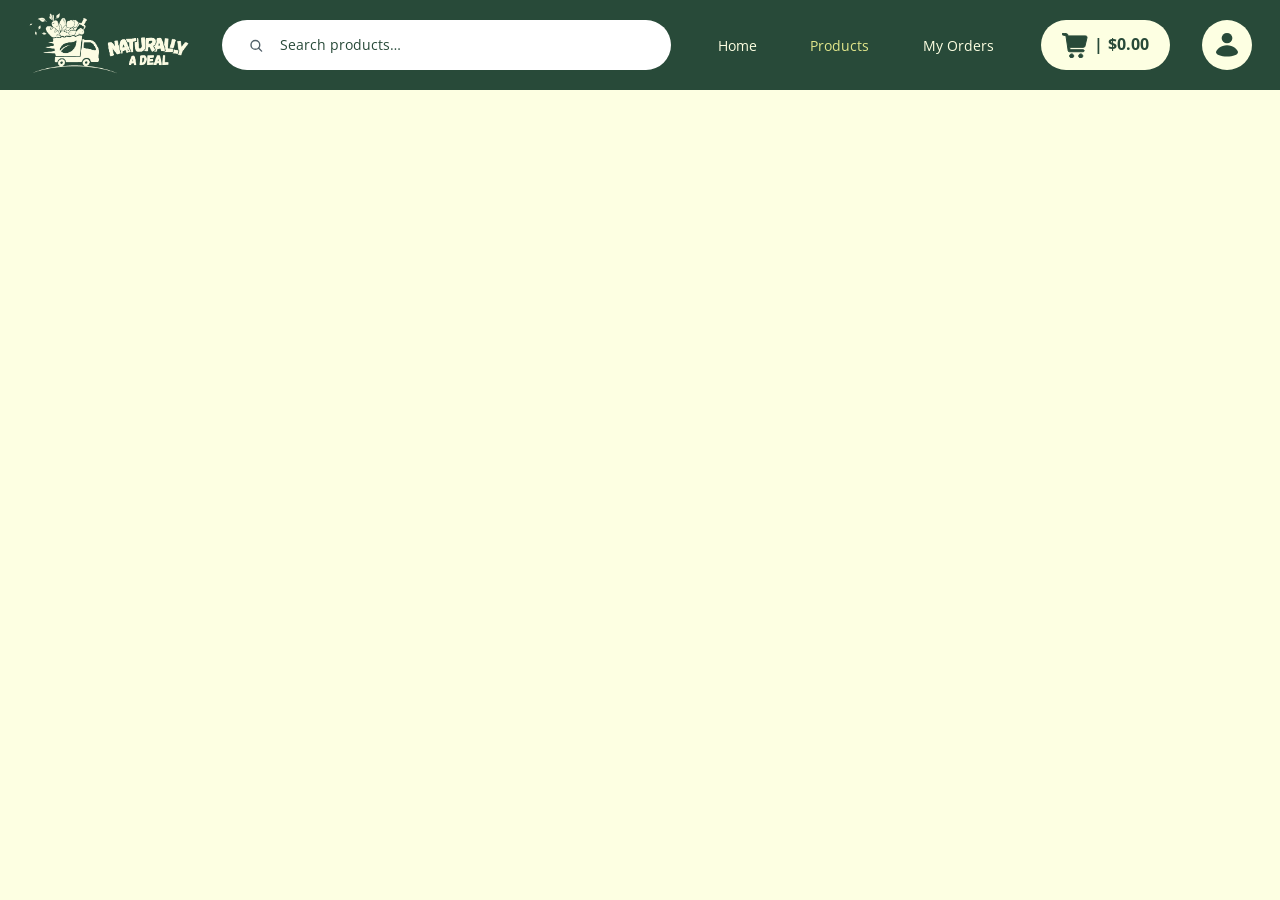
==== index.html @ 8c95b90f "Added header and mobile menu based on existing site" ====
<!DOCTYPE html>
<html lang="en">
<head>
    <meta charset="UTF-8">
    <meta name="viewport" content="width=device-width, initial-scale=1.0">
    <title>Naturally A Deal | Store</title>
    <link rel="stylesheet" href="styles.css">
    <link rel="icon" href="images/Naturally-a-Deal-logo-white-truck-150x150.png" sizes="32x32">
    <link rel="preconnect" href="https://fonts.googleapis.com">
    <link rel="preconnect" href="https://fonts.gstatic.com" crossorigin>
    <link href="https://fonts.googleapis.com/css2?family=Open+Sans:ital,wght@0,300..800;1,300..800&display=swap" rel="stylesheet">
</head>
<body>
    <div id="page">

        <!-- HEADER -->

        <header>

            <!-- NAV -->
             
            <nav class="wrapper">

                <!-- LOGO -->
                 
                <a href="index.html">
                    <img src="images/Naturally-a-Deal-logo-white.png" alt="" id="desktop-logo">
                    <img src="images/Naturally-a-Deal-logo-white-truck.png" alt="" id="mobile-logo">
                </a>

                <!-- SEARCH BAR -->

                    <!-- DESKTOP -->
                    <div id="desktop-search-bar" class="search-bar">
                        <span id="search-icon" aria-hidden="true">
                            <svg viewBox="0 0 24 24" focusable="false"><circle cx="11" cy="11" r="7"></circle><path d="m16 16 5 5"></path></svg>
                        </span>
                        <input type="search" id="search-bar" placeholder="Search products…" autocomplete="off" data-nad-faq-external-search="">
                    </div>

                    <!-- MOBILE -->
                    <div id="mobile-search-bar" class="search-bar">
                        <span id="search-icon" aria-hidden="true">
                            <svg viewBox="0 0 24 24" focusable="false"><circle cx="11" cy="11" r="7"></circle><path d="m16 16 5 5"></path></svg>
                        </span>
                        <input type="search" id="search-bar" placeholder="Search…" autocomplete="off" data-nad-faq-external-search="">
                    </div>
            
                <!-- LINKS -->

                    <!-- DESKTOP -->
                    <ul id="desktop-menu">
                        <li><a href="https://naturallyadeal.com/" target="_blank" rel="noopener noreferrer">Home</a></li>
                        <li><a class="active" href="index.html">Products</a></li>
                        <li><a href="">My Orders</a></li>
                    </ul>

                    <!-- MOBILE -->                 
                    <img id="hamburger-icon" src="images/menu-icon-clear-flipped.png" alt="">
                    
                    <div id="hamburger-menu">
                        <div id="mobile-menu-top">
                            <img src="images/Naturally-a-Deal-logo-white.png" alt="">
                            <div id="hamburger-icon-close">
                                <svg aria-hidden="true" viewBox="0 0 512 512" xmlns="http://www.w3.org/2000/svg">
                                    <path d="M256 8C119 8 8 119 8 256s111 248 248 248 248-111 248-248S393 8 256 8zm121.6 313.1c4.7 4.7 4.7 12.3 0 17L338 377.6c-4.7 4.7-12.3 4.7-17 0L256 312l-65.1 65.6c-4.7 4.7-12.3 4.7-17 0L134.4 338c-4.7-4.7-4.7-12.3 0-17l65.6-65-65.6-65.1c-4.7-4.7-4.7-12.3 0-17l39.6-39.6c4.7-4.7 12.3-4.7 17 0l65 65.7 65.1-65.6c4.7-4.7 12.3-4.7 17 0l39.6 39.6c4.7 4.7 4.7 12.3 0 17L312 256l65.6 65.1z"></path>
                                </svg>
                            </div>
                        </div>		

                        <ul>
                            <li><a href="https://naturallyadeal.com/" target="_blank" rel="noopener noreferrer">Home</a></li>
                            <li><a class="active" href="index.html">Products</a></li>
                            <li><a href="">My Orders</a></li>
                        </ul>
                        
                        <!-- PROFILE -->

                        <a href="signup.html">
                            <div id="mobile-menu-bottom">
                                <div id="mobile-profile">
                                    <div id="mobile-profile-icon">
                                        <svg xmlns="http://www.w3.org/2000/svg" width="22" height="24" viewBox="0 0 22 24">
                                            <path d="M22 19.2577C22 21.6199 17.0751 23.5349 11 23.5349C4.92487 23.5349 0 21.6199 0 19.2577C0 16.8954 4.92487 12.2791 11 12.2791C17.0751 12.2791 22 16.8954 22 19.2577Z"/>
                                            <ellipse cx="11" cy="5.11628" rx="5.37209" ry="5.11628"/>
                                        </svg>
                                    </div>
                                    <p>Login or Sign Up</p>
                                </div>
                            </div>
                        </a>
                    </div>

                <!-- CART -->

                <a href="cart.html" id="desktop-cart" class="button">
                    <svg width="26" height="25" viewBox="0 0 26 25" fill="none" xmlns="http://www.w3.org/2000/svg">
                        <path d="M9.65683 20.9045C10.7882 20.9045 11.7057 21.822 11.7057 22.9533C11.7055 24.0845 10.7881 25.0012 9.65683 25.0012C8.52563 25.0011 7.6082 24.0845 7.608 22.9533C7.608 21.822 8.5255 20.9045 9.65683 20.9045ZM18.733 20.9045C19.8643 20.9045 20.7818 21.822 20.7818 22.9533C20.7816 24.0845 19.8642 25.0012 18.733 25.0012C17.6019 25.001 16.6854 24.0844 16.6852 22.9533C16.6852 21.822 17.6018 20.9046 18.733 20.9045ZM0.0347595 0.773621C0.17996 0.235031 0.737444 -0.0993558 1.28085 0.0265503L5.08652 0.908386C5.54537 1.01501 5.84542 1.416 5.84042 1.86249L5.9996 2.92206C6.07389 2.90979 6.15004 2.90156 6.22812 2.90155H23.6656C24.5633 2.90155 25.2249 3.74044 25.0162 4.61346L22.942 13.2853C22.7924 13.9099 22.2337 14.3506 21.5914 14.3508H7.71445L8.07089 16.7267H21.1881C21.7457 16.727 22.1988 17.1788 22.1988 17.7365C22.1987 18.2941 21.7457 18.746 21.1881 18.7463H7.20273C6.6934 18.7463 6.2731 18.3692 6.2037 17.8791C6.20254 17.8723 6.20083 17.8655 6.1998 17.8586L3.92734 2.71112L0.755463 1.97675C0.212082 1.85077 -0.110315 1.31218 0.0347595 0.773621Z" fill="#284A39"/>
                    </svg>
                    <p>|</p>
                    <p>$0.00</p>
                </a>

                <a href="cart.html" id="mobile-cart">
                    <svg width="26" height="25" viewBox="0 0 26 25" xmlns="http://www.w3.org/2000/svg">
                        <path d="M9.65683 20.9045C10.7882 20.9045 11.7057 21.822 11.7057 22.9533C11.7055 24.0845 10.7881 25.0012 9.65683 25.0012C8.52563 25.0011 7.6082 24.0845 7.608 22.9533C7.608 21.822 8.5255 20.9045 9.65683 20.9045ZM18.733 20.9045C19.8643 20.9045 20.7818 21.822 20.7818 22.9533C20.7816 24.0845 19.8642 25.0012 18.733 25.0012C17.6019 25.001 16.6854 24.0844 16.6852 22.9533C16.6852 21.822 17.6018 20.9046 18.733 20.9045ZM0.0347595 0.773621C0.17996 0.235031 0.737444 -0.0993558 1.28085 0.0265503L5.08652 0.908386C5.54537 1.01501 5.84542 1.416 5.84042 1.86249L5.9996 2.92206C6.07389 2.90979 6.15004 2.90156 6.22812 2.90155H23.6656C24.5633 2.90155 25.2249 3.74044 25.0162 4.61346L22.942 13.2853C22.7924 13.9099 22.2337 14.3506 21.5914 14.3508H7.71445L8.07089 16.7267H21.1881C21.7457 16.727 22.1988 17.1788 22.1988 17.7365C22.1987 18.2941 21.7457 18.746 21.1881 18.7463H7.20273C6.6934 18.7463 6.2731 18.3692 6.2037 17.8791C6.20254 17.8723 6.20083 17.8655 6.1998 17.8586L3.92734 2.71112L0.755463 1.97675C0.212082 1.85077 -0.110315 1.31218 0.0347595 0.773621Z"/>
                    </svg>
                    <p>$0.00</p>
                </a>

                <!-- PROFILE -->

                <a href="signup.html">
                    <div id="profile-icon">
                        <svg xmlns="http://www.w3.org/2000/svg" width="22" height="24" viewBox="0 0 22 24">
                            <path d="M22 19.2577C22 21.6199 17.0751 23.5349 11 23.5349C4.92487 23.5349 0 21.6199 0 19.2577C0 16.8954 4.92487 12.2791 11 12.2791C17.0751 12.2791 22 16.8954 22 19.2577Z"/>
                            <ellipse cx="11" cy="5.11628" rx="5.37209" ry="5.11628"/>
                        </svg>
                    </div>
                </a>
            </nav>
        </header>

        <div id="overlay"></div>

        <main></main>

        <footer></footer>

    </div>
    <script src="scripts.js"></script>
</body>
</html>
---- styles.css ----
/* THEME */

:root {
    /* Colors */
    --nad-primary:#284A39;
    --nad-secondary:#112D1F;
    --nad-accent:#E1E68B;
    --nad-dark-accent:#A7AB5C;
    --nad-cream:#FDFFE2;
    --nad-text:#0B0C07;

    /* Fonts */
    --nad-font-headings: 'Open Sans';
    --nad-font-body: 'Open Sans';
}

/* SETUP */

* {
    box-sizing: border-box;
    margin: 0;
    padding: 0;
    scroll-margin-top: 160px;
}

.wrapper {
    width: 100%;
    max-width: 1280px;
    margin: auto;
}

h1 {
    font-family: var(--nad-font-headings);
    font-weight: 800;
}

h2, h3, h4, h5, h6 {
    font-family: var(--nad-font-headings);
    font-weight: 600;
}

body {
    color: var(--nad-text);
    font-family: var(--nad-font-body);
    font-weight: 400;
    font-size: 14px;
    background-color: var(--nad-cream);
}

.button {
    display: inline-block;
    border: none;
    padding: 0.5rem 1.3rem;
    font-family: var(--font-headings);
    line-height: 1.6rem;
    text-align: center;
    border-radius: 25px;
    height: 50px;
}

/* HEADER */

header {
    background-color: var(--nad-primary);
    display: flex;
    position: fixed;
    top: 0;
    left: 0;
    height: 90px;
    width: 100%;
    z-index: 998;
    padding-left: 28px;
    padding-right: 28px;
}

header img {
    height: 64px;
}

/* NAV SEARCH BAR */

#search-icon {
    color: #53616a;
    display: inline-flex;
    flex: 0 0 auto;
}

.search-bar {
    align-items: center;
    background-color: white;
    border: 0;
    display: flex;
    gap: 0.65rem;
    padding: 0.35rem 1.25rem;
    height: 50px;
    width: 70%;
    border-radius: 25px;
}

.search-bar:focus-within {
    outline: 3px solid var(--nad-faq-focus, #1769aa);
    outline-offset: 3px;
}

.search-bar input, .search-bar input:focus-visible {
    border: 0;
    outline: 0;
    width: 100%;
}

.search-bar svg {
    height: 15px;
    width: 15px;
    fill: none;
    inline-size: 1.75rem;
    stroke: currentColor;
    stroke-linecap: round;
    stroke-width: 2.25;
}

.search-bar input::placeholder {
    color: var(--nad-primary);
    font-family: var(--nad-font-body);
    font-size: 14px;
    font-weight: 400;
}

/* NAV LINKS */

header nav {
    height: 90px;
    display: flex;
    justify-content: space-between;
    align-items: center;
    gap: 2rem;
}

header nav ul {
    list-style: none;
    display: inline-flex;
    justify-content: space-around;
    align-items: center;
    gap: 1.5rem;
    width: 50%;
}

header nav ul li {
    text-wrap: nowrap;
}

header nav ul li a.active {
    color: var(--nad-accent);
}

#desktop-menu li {
    transition: .4s;
}

#desktop-menu li:hover {
    transform: translateY(8px);
}

#desktop-menu li:not(:hover) {
    transform: translateY(0);
}

a {
    color: var(--nad-cream);
    text-decoration: none;
}

/* CART */

#desktop-cart {
    background-color: var(--nad-cream);
    display: flex;
    color: var(--nad-primary);
    font-weight: 700;
    font-size: 16px;
    justify-content: center;
    align-items: center;
    gap: 0.35rem;
    transition: .4s;
}

#desktop-cart:hover {
    background-color: var(--nad-accent);
    color: var(--nad-primary);
}

#desktop-cart.active {
    background-color: var(--nad-accent);
    color: var(--nad-primary);
}

#desktop-cart svg { 
    stroke: var(--nad-primary);
    fill: var(--nad-primary);
}

#mobile-cart {
    flex-direction: column;
    justify-content: center;
    align-items: center;
    gap: 0.35rem;
    font-weight: 600;
    font-size: 1rem;
    transition: .4s;
}

#mobile-cart svg {
    fill: var(--nad-cream);
    transition: .4s;
}

#mobile-cart:hover p {
    color: var(--nad-accent);
}

#mobile-cart:not(:hover) p {
    color: var(--nad-cream);
}

#mobile-cart:hover svg {
    fill: var(--nad-accent);
}

#mobile-cart:not(:hover) svg {
    fill: var(--nad-cream);
}

/* PROFILE */

#profile-icon {
    background-color: var(--nad-cream);
    height: 50px;
    width: 50px;
    border-radius: 25px;
    display: flex;
    align-items: center;
    justify-content: center;
    flex-shrink: 0;
    transition: .4s;
}

#profile-icon svg {
    display: flex;
    fill: var(--nad-primary);
}

#profile-icon:hover {
    background-color: var(--nad-accent);
}

#profile-icon:not(:hover) {
    background-color: var(--nad-cream);
}

#profile-icon.active {
    background-color: var(--nad-accent);
}

/* MOBILE PROFILE */

#mobile-profile {
    color: var(--nad-cream);
    height: 60px;
    border: 4px solid var(--nad-cream);
    border-radius: 30px;
    display: flex;
    align-items: center;
    justify-content: center;
    gap: 10px;
    padding: 5px 25px;
    flex-shrink: 0;
    font-size: 1.3rem;
    transition: .4s;
}

#mobile-profile:hover {
    color: var(--nad-accent);
    border: 4px solid var(--nad-accent);
}

#mobile-profile.active {
    color: var(--nad-accent);
    border: 4px solid var(--nad-accent);
}

#mobile-profile-icon {
    display: flex;
    align-items: center;
    justify-content: center;
}

#mobile-profile-icon svg {
    display: flex;
    fill: var(--nad-cream);
    transition: .4s;
}

#mobile-profile:hover svg {
    fill: var(--nad-accent);
}

#mobile-profile.active svg {
    fill: var(--nad-accent);
}

/* MOBILE */

#mobile-logo, #mobile-search-bar, #mobile-cart {
    display: none;
}

#hamburger-icon {
    order: -1;
    width: 50px;
    height: 50px;
    display: block;
    cursor: pointer;
    z-index: 999;
    transition-duration: .3s;
    transition-property: transform;
    display: none;
}

#hamburger-icon:hover {
    transform: skew(-10deg);
}

#hamburger-icon-close {
    fill: var(--nad-accent);
    cursor: pointer;
    height: 20px;
    width: 20px;
    position: relative;
    flex-shrink: 0;
    transition: .4s;
}

#hamburger-icon-close:hover {
    fill: var(--nad-accent);
    cursor: pointer;    
}

#hamburger-icon-close:hover {
    fill: var(--nad-cream);
}

#hamburger-menu {
    background-color: var(--nad-secondary);
    position: fixed;
    top: 0;
    left: -395px;
    width: 395px;
    height: 100vh;
    padding: 6rem 3rem;
    line-height: 2.5rem;
    z-index: 999;
    transition: .4s;
}

#hamburger-menu.open {
    left: 0;
}

#hamburger-menu img {
    width: 200px;
    height: auto;
}

#hamburger-menu #mobile-menu-top {
    display: flex;
    align-items: center;
    justify-content: space-between;
    padding-bottom: 3rem;
}

#hamburger-menu #mobile-menu-bottom {
    display: flex;
    align-items: center;
    justify-content: space-between;
    padding-top: 3rem;
}

#hamburger-menu ul {
    display: flex;
    flex-direction: column;
    align-items: flex-start;
}

#hamburger-menu li {
    list-style: none;
}

#hamburger-menu ul li a {
    color: var(--nad-cream);
    text-decoration: none;
    font-size: 1.3rem;
    display: flex;
    justify-content: flex-end;
    transition: .4s;
}

#hamburger-menu ul li a.active {
    color: var(--nad-accent);
}

#hamburger-menu ul li a:hover {
    color: var(--nad-accent);
}

#overlay {
    display: none;
    z-index: 997;
    position: fixed;
    inset: 0;
    background-color: black;
}

#overlay.open {
    display: block;
    opacity: 25%;
}

/* MEDIA QUERIES */

@media (width < 1080px) {
    header nav {
        gap: 1rem;
    }

    #desktop-logo {
        display: none;
    }
    
    #mobile-logo {
        display: inline-block;
    }

    #desktop-menu {
        display: none;
    }

    #mobile-menu-icon {
        display: flex;
    }

    #hamburger-icon {
        display: block;
    }

    #mobile-menu-svg {
        display: inline-block;
    }

    .search-bar {
        width: 100%;
    }
}

@media (width < 670px) {
    #desktop-search-bar {
        display: none;
    }
    
    #mobile-search-bar {
        display: inline-flex;
    }

    .search-bar {
        gap: 0;
        padding: 0.35rem 0.5rem;
    }

    #desktop-cart {
        display: none;
    }

    #mobile-cart {
        display: flex;
    }

    #profile-icon {
        display: none;
    }
    
    #hamburger-menu.open {
        width: 100%;
    }
}

@media (width < 400px) {
    header nav {
        gap: 0rem;
    }

    #mobile-cart {
        padding-left: 0.5rem;
    }

    #mobile-logo {
        height: 54px;
    }

    #hamburger-icon {
        width: 40px;
    }

    #hamburger-menu {
        padding: 6rem 28px;
    }
}
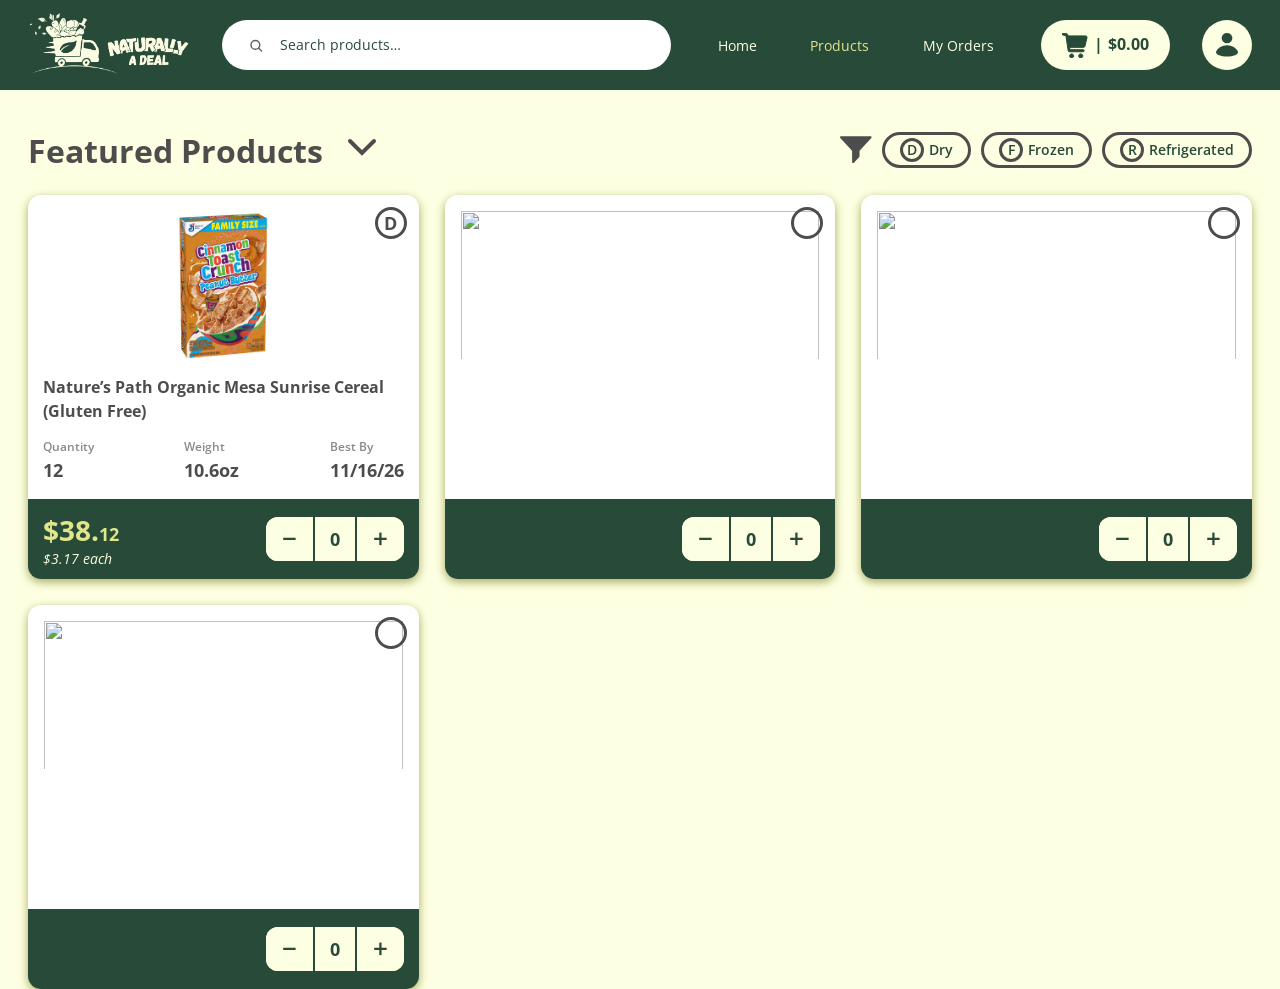
==== commit 984327a6: "Initial version of store page and updates to nav" ====
--- a/index.html
+++ b/index.html
@@ -11,7 +11,7 @@
     <link href="https://fonts.googleapis.com/css2?family=Open+Sans:ital,wght@0,300..800;1,300..800&display=swap" rel="stylesheet">
 </head>
 <body>
-    <div id="page">
+    <div class="page">
 
         <!-- HEADER -->
 
@@ -55,41 +55,8 @@
                         <li><a href="">My Orders</a></li>
                     </ul>
 
-                    <!-- MOBILE -->                 
+                    <!-- MOBILE MENU -->
                     <img id="hamburger-icon" src="images/menu-icon-clear-flipped.png" alt="">
-                    
-                    <div id="hamburger-menu">
-                        <div id="mobile-menu-top">
-                            <img src="images/Naturally-a-Deal-logo-white.png" alt="">
-                            <div id="hamburger-icon-close">
-                                <svg aria-hidden="true" viewBox="0 0 512 512" xmlns="http://www.w3.org/2000/svg">
-                                    <path d="M256 8C119 8 8 119 8 256s111 248 248 248 248-111 248-248S393 8 256 8zm121.6 313.1c4.7 4.7 4.7 12.3 0 17L338 377.6c-4.7 4.7-12.3 4.7-17 0L256 312l-65.1 65.6c-4.7 4.7-12.3 4.7-17 0L134.4 338c-4.7-4.7-4.7-12.3 0-17l65.6-65-65.6-65.1c-4.7-4.7-4.7-12.3 0-17l39.6-39.6c4.7-4.7 12.3-4.7 17 0l65 65.7 65.1-65.6c4.7-4.7 12.3-4.7 17 0l39.6 39.6c4.7 4.7 4.7 12.3 0 17L312 256l65.6 65.1z"></path>
-                                </svg>
-                            </div>
-                        </div>		
-
-                        <ul>
-                            <li><a href="https://naturallyadeal.com/" target="_blank" rel="noopener noreferrer">Home</a></li>
-                            <li><a class="active" href="index.html">Products</a></li>
-                            <li><a href="">My Orders</a></li>
-                        </ul>
-                        
-                        <!-- PROFILE -->
-
-                        <a href="signup.html">
-                            <div id="mobile-menu-bottom">
-                                <div id="mobile-profile">
-                                    <div id="mobile-profile-icon">
-                                        <svg xmlns="http://www.w3.org/2000/svg" width="22" height="24" viewBox="0 0 22 24">
-                                            <path d="M22 19.2577C22 21.6199 17.0751 23.5349 11 23.5349C4.92487 23.5349 0 21.6199 0 19.2577C0 16.8954 4.92487 12.2791 11 12.2791C17.0751 12.2791 22 16.8954 22 19.2577Z"/>
-                                            <ellipse cx="11" cy="5.11628" rx="5.37209" ry="5.11628"/>
-                                        </svg>
-                                    </div>
-                                    <p>Login or Sign Up</p>
-                                </div>
-                            </div>
-                        </a>
-                    </div>
 
                 <!-- CART -->
 
@@ -121,9 +88,303 @@
             </nav>
         </header>
 
+        <!-- MOBILE MENU -->
+        <div id="hamburger-menu">
+            <div id="mobile-menu-top">
+                <img src="images/Naturally-a-Deal-logo-white.png" alt="">
+                <div id="hamburger-icon-close">
+                    <svg aria-hidden="true" viewBox="0 0 512 512" xmlns="http://www.w3.org/2000/svg">
+                        <path d="M256 8C119 8 8 119 8 256s111 248 248 248 248-111 248-248S393 8 256 8zm121.6 313.1c4.7 4.7 4.7 12.3 0 17L338 377.6c-4.7 4.7-12.3 4.7-17 0L256 312l-65.1 65.6c-4.7 4.7-12.3 4.7-17 0L134.4 338c-4.7-4.7-4.7-12.3 0-17l65.6-65-65.6-65.1c-4.7-4.7-4.7-12.3 0-17l39.6-39.6c4.7-4.7 12.3-4.7 17 0l65 65.7 65.1-65.6c4.7-4.7 12.3-4.7 17 0l39.6 39.6c4.7 4.7 4.7 12.3 0 17L312 256l65.6 65.1z"></path>
+                    </svg>
+                </div>
+            </div>		
+
+            <ul>
+                <li><a href="https://naturallyadeal.com/" target="_blank" rel="noopener noreferrer">Home</a></li>
+                <li><a class="active" href="index.html">Products</a></li>
+                <li><a href="">My Orders</a></li>
+            </ul>
+            
+            <!-- PROFILE -->
+
+            <a href="signup.html">
+                <div id="mobile-menu-bottom">
+                    <div id="mobile-profile">
+                        <div id="mobile-profile-icon">
+                            <svg xmlns="http://www.w3.org/2000/svg" width="22" height="24" viewBox="0 0 22 24">
+                                <path d="M22 19.2577C22 21.6199 17.0751 23.5349 11 23.5349C4.92487 23.5349 0 21.6199 0 19.2577C0 16.8954 4.92487 12.2791 11 12.2791C17.0751 12.2791 22 16.8954 22 19.2577Z"/>
+                                <ellipse cx="11" cy="5.11628" rx="5.37209" ry="5.11628"/>
+                            </svg>
+                        </div>
+                        <p>Login or Sign Up</p>
+                    </div>
+                </div>
+            </a>
+        </div>
+
         <div id="overlay"></div>
-
-        <main></main>
+        
+        <main class="wrapper">
+            
+            <div class="categories">
+                <ul class="categories-list wrapper">
+                    <li><button id="active">
+                        Featured Products
+                    </button></li>
+                    <li><button>
+                        Food & Pantry
+                        <svg>
+                            <path d="m6 9 6 6 6-6"/>
+                        </svg>
+                    </button></li>
+                    <li><button>
+                        Baking & Kitchen
+                        <svg>
+                            <path d="m6 9 6 6 6-6"/>
+                        </svg>
+                    </button></li>
+                    <li><button>
+                        Home & Personal Care
+                        <svg>
+                            <path d="m6 9 6 6 6-6"/>
+                        </svg>
+                    </button></li>
+                    <li><button>
+                        Garden & Farm
+                        <svg>
+                            <path d="m6 9 6 6 6-6"/>
+                        </svg>
+                    </button></li>
+                    <li><button id="books-btn">
+                        Books
+                        <svg>
+                            <path d="m6 9 6 6 6-6"/>
+                        </svg>
+                    </button></li>
+                    <li><button>
+                        Deals & Clearance
+                        <svg>
+                            <path d="m6 9 6 6 6-6"/>
+                        </svg>
+                    </button></li>
+                </ul>
+            </div>
+
+            <div class="page-heading">
+                <div class="heading">
+                    <h1>Featured Products</h1>
+                    <svg width="30" height="26" viewBox="0 0 30 26" id="categories-menu-svg">
+                        <path d="m6 9 6 6 6-6"/>
+                    </svg>
+                </div>
+                
+                <div class="filters">
+                    <svg width="30" height="26" viewBox="0 0 30 26" fill="none" xmlns="http://www.w3.org/2000/svg">
+                        <path d="M18.5799 13.3748C18.4092 13.5595 18.3145 13.8018 18.3145 14.0533V18.8637C18.3145 19.1152 18.2197 19.3575 18.049 19.5422L13.0734 24.9288C12.4559 25.5974 11.3389 25.1604 11.3389 24.2503V14.0543C11.3389 13.8028 11.2441 13.5605 11.0734 13.3757L0.267472 1.67857C-0.324203 1.03809 0.130065 0 1.00201 0H28.6503C29.5223 0 29.9766 1.03809 29.3849 1.67857L18.5799 13.3748Z" fill="#4D4D4D"/>
+                    </svg>
+
+                    <button><span>D</span> Dry</button>
+                    <button><span>F</span> Frozen</button>
+                    <button><span>R</span> Refrigerated</button>
+                </div>
+            </div>
+
+            <section>
+                <ul class="grid">
+                    <li class="card">
+                        <div class="card-top">
+                            <img src="images/products/cinnamon-toast-crunch-pb.jpg" loading="lazy" alt="">
+
+                            <span class="product-type">D</span>
+                        </div>
+                        
+                        <div class="card-middle">
+                            <h2>Nature’s Path Organic Mesa Sunrise Cereal (Gluten Free)</h2>
+
+                            <ul class="details">
+                                <li>
+                                    <h3>Quantity</h3>
+                                    <p>12</p>
+                                </li>
+                                <li>
+                                    <h3>Weight</h3>
+                                    <p>10.6oz</p>
+                                </li>
+                                <li>
+                                    <h3>Best By</h3>
+                                    <p>11/16/26</p>
+                                </li>
+                            </ul>
+                        </div>
+
+                        <div class="card-bottom">
+                            <div class="card-bottom-left">
+                                <p class="price">$38.<span>12</span></p>
+                                <p class="unit-price">$3.17 each</p>
+                            </div>
+
+                            <div class="quantity">
+                                <button aria-label="Decrease quantity">−</button>
+                                <span>0</span>
+                                <button aria-label="Increase quantity">+</button>
+                            </div>
+                        </div>
+                    </li>
+
+                    <li class="card">
+                        <div class="card-top">
+                            <img src="" loading="lazy" alt="">
+                            
+                            <span class="product-type"></span>
+                        </div>
+                        
+                        <div class="card-middle">
+                            <h2></h2>
+
+                            <ul class="details">
+                                <li>
+                                    <h3></h3>
+                                    <p></p>
+                                </li>
+                                <li>
+                                    <h3></h3>
+                                    <p></p>
+                                </li>
+                                <li>
+                                    <h3></h3>
+                                    <p></p>
+                                </li>
+                            </ul>
+                        </div>
+
+                        <div class="card-bottom">
+                            <div class="card-bottom-left">
+                                <p class="price"></p>
+                                <p class="unit-price"></p>
+                            </div>
+
+                            <div class="quantity">
+                                <button aria-label="Decrease quantity">−</button>
+                                <span>0</span>
+                                <button aria-label="Increase quantity">+</button>
+                            </div>
+                        </div>
+                    </li>
+
+                    <li class="card">
+                        <div class="card-top">
+                            <img src="" loading="lazy" alt="">
+                            
+                            <span class="product-type"></span>
+                        </div>
+                        
+                        <div class="card-middle">
+                            <h2></h2>
+
+                            <ul class="details">
+                                <li>
+                                    <h3></h3>
+                                    <p></p>
+                                </li>
+                                <li>
+                                    <h3></h3>
+                                    <p></p>
+                                </li>
+                                <li>
+                                    <h3></h3>
+                                    <p></p>
+                                </li>
+                            </ul>
+                        </div>
+
+                        <div class="card-bottom">
+                            <div class="card-bottom-left">
+                                <p class="price"></p>
+                                <p class="unit-price"></p>
+                            </div>
+
+                            <div class="quantity">
+                                <button aria-label="Decrease quantity">−</button>
+                                <span>0</span>
+                                <button aria-label="Increase quantity">+</button>
+                            </div>
+                        </div>
+                    </li>
+
+                    <li class="card">
+                        <div class="card-top">
+                            <img src="" loading="lazy" alt="">
+                            
+                            <span class="product-type"></span>
+                        </div>
+                        
+                        <div class="card-middle">
+                            <h2></h2>
+
+                            <ul class="details">
+                                <li>
+                                    <h3></h3>
+                                    <p></p>
+                                </li>
+                                <li>
+                                    <h3></h3>
+                                    <p></p>
+                                </li>
+                                <li>
+                                    <h3></h3>
+                                    <p></p>
+                                </li>
+                            </ul>
+                        </div>
+
+                        <div class="card-bottom">
+                            <div class="card-bottom-left">
+                                <p class="price"></p>
+                                <p class="unit-price"></p>
+                            </div>
+
+                            <div class="quantity">
+                                <button aria-label="Decrease quantity">−</button>
+                                <span>0</span>
+                                <button aria-label="Increase quantity">+</button>
+                            </div>
+                        </div>
+                    </li>
+
+
+
+<!-- 
+                <ul class="grid">
+                    <li class="card">
+                        <div class="card-top">
+                            <img src="" loading="lazy" alt="">
+                            <h2>Nature’s Path Organic Mesa Sunrise Cereal (Gluten Free)</h2>
+                        </div>
+                        <div class="card-middle">
+                            <ul class="details">
+                                <li>
+                                    <h3>Quantity</h3>
+                                    <p>12</p>
+                                </li>
+                                <li>
+                                    <h3>Quantity</h3>
+                                    <p>12</p>
+                                </li>
+                                <li>
+                                    <h3>Quantity</h3>
+                                    <p>12</p>
+                                </li>
+                            </ul>
+                        </div>
+                        <div class="card-bottom">
+                            <div class="card-bottom-left">
+                                <p>$38.12</p>
+                            </div>
+                        </div>
+                    </li> -->
+                </ul>
+            </section>
+        </main>
 
         <footer></footer>
 
--- a/styles.css
+++ b/styles.css
@@ -1,20 +1,22 @@
-/* THEME */
+/* --------------- THEME --------------- */
 
 :root {
-    /* Colors */
-    --nad-primary:#284A39;
-    --nad-secondary:#112D1F;
-    --nad-accent:#E1E68B;
-    --nad-dark-accent:#A7AB5C;
-    --nad-cream:#FDFFE2;
-    --nad-text:#0B0C07;
-
-    /* Fonts */
+    /* COLORS */
+    --nad-primary: #284A39;
+    --nad-secondary: #112D1F;
+    --nad-accent: #E1E68B;
+    --nad-dark-accent: #A7AB5C;
+    --nad-cream: #FDFFE2;
+    --nad-light-gray: #8A8A8A;
+    --nad-gray: #4D4D4D;
+    --nad-text: #0B0C07;
+
+    /* FONTS */
     --nad-font-headings: 'Open Sans';
     --nad-font-body: 'Open Sans';
 }
 
-/* SETUP */
+/* --------------- SETUP --------------- */
 
 * {
     box-sizing: border-box;
@@ -27,11 +29,15 @@
     width: 100%;
     max-width: 1280px;
     margin: auto;
+    padding-left: 28px;
+    padding-right: 28px;
 }
 
 h1 {
     font-family: var(--nad-font-headings);
-    font-weight: 800;
+    font-weight: 700;
+    font-size: 32px;
+    color: var(--nad-gray);
 }
 
 h2, h3, h4, h5, h6 {
@@ -45,6 +51,35 @@
     font-weight: 400;
     font-size: 14px;
     background-color: var(--nad-cream);
+}
+
+main {
+    position: relative;
+    top: 142px;
+}
+
+button {
+    display: inline-block;
+    border: none;
+    padding: 0 15px;
+    font-family: var(--font-headings);
+    line-height: 1.6rem;
+    text-align: center;
+    border-radius: 25px;
+    height: 36px;
+    font-weight: 500;
+    cursor: pointer;
+    background-color: var(--nad-cream);
+    color: var(--nad-primary);
+    font-size: 14px;
+    font-weight: 600;
+    display: flex;
+    align-items: center;
+    gap: 5px;
+}
+
+button#active {  
+    background-color: var(--nad-accent);
 }
 
 .button {
@@ -58,7 +93,7 @@
     height: 50px;
 }
 
-/* HEADER */
+/* --------------- HEADER AND NAV --------------- */
 
 header {
     background-color: var(--nad-primary);
@@ -68,16 +103,14 @@
     left: 0;
     height: 90px;
     width: 100%;
-    z-index: 998;
-    padding-left: 28px;
-    padding-right: 28px;
+    z-index: 997;
 }
 
 header img {
     height: 64px;
 }
 
-/* NAV SEARCH BAR */
+/* --------------- NAV SEARCH BAR --------------- */
 
 #search-icon {
     color: #53616a;
@@ -125,7 +158,7 @@
     font-weight: 400;
 }
 
-/* NAV LINKS */
+/* --------------- NAV LINKS --------------- */
 
 header nav {
     height: 90px;
@@ -169,7 +202,7 @@
     text-decoration: none;
 }
 
-/* CART */
+/* --------------- NAV CART ---------------*/
 
 #desktop-cart {
     background-color: var(--nad-cream);
@@ -229,7 +262,7 @@
     fill: var(--nad-cream);
 }
 
-/* PROFILE */
+/* --------------- NAV PROFILE --------------- */
 
 #profile-icon {
     background-color: var(--nad-cream);
@@ -260,54 +293,7 @@
     background-color: var(--nad-accent);
 }
 
-/* MOBILE PROFILE */
-
-#mobile-profile {
-    color: var(--nad-cream);
-    height: 60px;
-    border: 4px solid var(--nad-cream);
-    border-radius: 30px;
-    display: flex;
-    align-items: center;
-    justify-content: center;
-    gap: 10px;
-    padding: 5px 25px;
-    flex-shrink: 0;
-    font-size: 1.3rem;
-    transition: .4s;
-}
-
-#mobile-profile:hover {
-    color: var(--nad-accent);
-    border: 4px solid var(--nad-accent);
-}
-
-#mobile-profile.active {
-    color: var(--nad-accent);
-    border: 4px solid var(--nad-accent);
-}
-
-#mobile-profile-icon {
-    display: flex;
-    align-items: center;
-    justify-content: center;
-}
-
-#mobile-profile-icon svg {
-    display: flex;
-    fill: var(--nad-cream);
-    transition: .4s;
-}
-
-#mobile-profile:hover svg {
-    fill: var(--nad-accent);
-}
-
-#mobile-profile.active svg {
-    fill: var(--nad-accent);
-}
-
-/* MOBILE */
+/* --------------- MOBILE MENU --------------- */
 
 #mobile-logo, #mobile-search-bar, #mobile-cart {
     display: none;
@@ -385,9 +371,11 @@
 }
 
 #hamburger-menu ul {
+    list-style: none;
     display: flex;
     flex-direction: column;
     align-items: flex-start;
+    gap: 1.5rem;
 }
 
 #hamburger-menu li {
@@ -413,7 +401,7 @@
 
 #overlay {
     display: none;
-    z-index: 997;
+    z-index: 998;
     position: fixed;
     inset: 0;
     background-color: black;
@@ -424,7 +412,339 @@
     opacity: 25%;
 }
 
-/* MEDIA QUERIES */
+/* --------------- MOBILE MENU PROFILE --------------- */
+
+#mobile-profile {
+    color: var(--nad-cream);
+    height: 60px;
+    border: 4px solid var(--nad-cream);
+    border-radius: 30px;
+    display: flex;
+    align-items: center;
+    justify-content: center;
+    gap: 10px;
+    padding: 5px 25px;
+    flex-shrink: 0;
+    font-size: 1.3rem;
+    transition: .4s;
+}
+
+#mobile-profile:hover {
+    color: var(--nad-accent);
+    border: 4px solid var(--nad-accent);
+}
+
+#mobile-profile.active {
+    color: var(--nad-accent);
+    border: 4px solid var(--nad-accent);
+}
+
+#mobile-profile-icon {
+    display: flex;
+    align-items: center;
+    justify-content: center;
+}
+
+#mobile-profile-icon svg {
+    display: flex;
+    fill: var(--nad-cream);
+    transition: .4s;
+}
+
+#mobile-profile:hover svg {
+    fill: var(--nad-accent);
+}
+
+#mobile-profile.active svg {
+    fill: var(--nad-accent);
+}
+
+/* --------------- CATEGORIES --------------- */
+
+.categories {
+    background-color: var(--nad-secondary);
+    display: flex;
+    position: fixed;
+    left: 0;
+    top: 90px;
+    height: 52px;
+    width: 100%;
+    z-index: 997;
+}
+
+.categories .categories-list {
+    display: flex;
+    justify-content: space-between;
+    align-items: center;
+    width: 100%;
+    gap: 12px;
+}
+
+.categories ul li {
+    list-style: none;
+    display: flex;
+    align-items: center;
+}
+
+.categories ul li svg {
+    position: relative;
+    top: -1px;
+    width: 20px;
+    height: 20px;
+    fill: none;
+    stroke: var(--nad-gray);
+    stroke-width: 2;
+    stroke-linecap: round;
+    transition:
+        transform 0.25s ease,
+        z-index 0.25s ease;
+}
+
+#categories-menu-svg {
+    display: none;
+    position: relative;
+    top: -1px;
+    width: 60px;
+    height: 60px;
+    fill: none;
+    stroke: var(--nad-gray);
+    stroke-width: 2;
+    stroke-linecap: round;
+    transition:
+        transform 0.25s ease,
+        z-index 0.25s ease;
+}
+
+/* --------------- PAGE HEADINGS --------------- */
+
+.page-heading {
+    display: flex;
+    justify-content: space-between;
+    padding: 30px 0 15px 0;
+}
+
+.heading {
+    display: flex;
+    flex-direction: row;
+    align-items: center;
+    gap: 15px;
+}
+
+.filters {
+    display: flex;
+    align-items: center;
+    gap: 10px;
+    flex-wrap: wrap;
+}
+
+.filters button {
+    border: 3px solid var(--nad-gray);
+}
+
+.filters span {
+    display: flex;
+    align-items: center;
+    justify-content: center;
+    height: 24px;
+    width: 24px;
+    border: 3px solid var(--nad-gray);
+    border-radius: 50%;
+    font-size: 14px;
+    font-weight: 600;
+}
+
+.filters svg {
+    width: 32px;
+    height: 32px;
+    fill: var(--nad-gray);
+}
+
+/* --------------- CARDS --------------- */
+
+.grid {
+    list-style: none;
+    display: grid;
+    grid-template-columns: repeat(4, minmax(0, 1fr));
+    grid-auto-flow: row;
+    gap: 26px;
+    width: 100%;
+}
+
+.card {
+    background-color: white;
+    border-radius: 13px;
+    overflow: hidden;
+    box-shadow: 0 3px 10px var(--nad-dark-accent);
+    display: flex;
+    flex-direction: column;
+    width: 100%;
+}
+
+.card ul {
+    list-style: none;
+}
+
+/* --------------- CARD TOP --------------- */
+
+.card-top {
+    position: relative;
+    padding: 15px;
+}
+
+.card-top > img {
+    width: 100%;
+    height: 150px;
+    object-fit: contain;
+    display: block;
+    border: 1px solid white;
+}
+
+.product-type {
+    position: absolute;
+    top: 12px;
+    right: 12px;
+    height: 32px;
+    width: 32px;
+    border: 3px solid var(--nad-gray);
+    border-radius: 50%;
+    display: flex;
+    justify-content: center;
+    align-items: center;
+    font-size: 18px;
+    font-weight: 700;
+    color: var(--nad-gray);
+}
+
+/* --------------- CARD MIDDLE --------------- */
+
+.card-middle {
+    display: flex;
+    flex-direction: column;
+    padding: 0 15px 15px 15px;
+    height: 124px;
+    gap: 15px;
+}
+
+.card-middle h2 {
+    font-size: 16px;
+    line-height: 1.5;
+    color: var(--nad-gray);
+    font-weight: 700;
+}
+
+.card-middle .details {
+    display: flex;
+    justify-content: space-between;
+    gap: 8px;
+}
+
+.details h3 {
+    font-size: 12px;
+    color: var(--nad-light-gray);
+    font-weight: 600;
+    padding-bottom: 3px;
+}
+
+.details p {
+    font-size: 18px;
+    color: var(--nad-gray);
+    font-weight: 700;
+    white-space: nowrap;
+}
+
+/* --------------- CARD BOTTOM --------------- */
+
+.card-bottom {
+    background-color: var(--nad-primary);
+    padding: 0 15px;
+    display: flex;
+    align-items: center;
+    justify-content: space-between;
+    gap: 8px;
+    height: 80px;
+}
+
+.card-bottom-left {
+    color: var(--nad-cream);
+}
+
+.price {
+    font-size: 28px;
+    font-weight: 700;
+    color: var(--nad-accent);
+}
+
+.price span {
+    font-size: 18px;
+}
+
+.unit-price {
+    font-size: 14px;
+    font-style: italic;
+}
+
+
+/* --------------- QUANTITY BUTTONS --------------- */
+
+.quantity {
+    display: flex;
+    height: 44px;
+    border-radius: 12px;
+    overflow: hidden;
+    background-color: var(--nad-cream);
+    flex-shrink: 0;
+}
+
+.quantity button {
+    height: 44px;
+    padding: 1rem;
+    border-radius: 0;
+    font-size: 26px;
+    color: var(--nad-primary);
+    background-color: var(--nad-cream);
+    transition: .4s;
+}
+
+.quantity button:hover {
+    background-color: var(--nad-accent);
+}
+
+.quantity span {
+    width: 44px;
+    height: 44px;
+    display: flex;
+    justify-content: center;
+    align-items: center;
+    border-left: 2px solid var(--nad-primary);
+    border-right: 2px solid var(--nad-primary);
+    font-size: 18px;
+    font-weight: 700;
+    color: var(--nad-primary);
+}
+
+/* --------------- MEDIA QUERIES --------------- */
+
+@media (width < 1340px) {
+    main {
+        top: 90px;
+    }
+
+    .categories {
+        display: none;
+    }
+     
+    #categories-menu-svg {
+        display: block;
+    }
+
+    .grid {
+        grid-template-columns: repeat(3, minmax(0, 1fr));
+    }
+
+    .card {
+        width: 100%;
+    }
+}
 
 @media (width < 1080px) {
     header nav {
@@ -458,9 +778,55 @@
     .search-bar {
         width: 100%;
     }
+
+    .page-heading {
+        flex-direction: column;
+    }
+
+    .heading h1 {
+        font-size: 24px;
+    }
+     
+    #categories-menu-svg {
+        top: -5px;
+        width: 50px;
+        height: 50px;
+    }
+}
+
+@media (width < 900px) {
+    .grid {
+        grid-template-columns: repeat(2, minmax(0, 1fr));
+    }
 }
 
 @media (width < 670px) {
+    #desktop-cart {
+        display: none;
+    }
+
+    #mobile-cart {
+        display: flex;
+    }
+
+    #profile-icon {
+        display: none;
+    }
+    
+    #hamburger-menu.open {
+        width: 100%;
+    }
+
+    .grid {
+        grid-template-columns: repeat(1, minmax(0, 1fr));
+    }
+}
+
+@media (width < 400px) {
+    header nav {
+        gap: 0rem;
+    }
+    
     #desktop-search-bar {
         display: none;
     }
@@ -474,28 +840,6 @@
         padding: 0.35rem 0.5rem;
     }
 
-    #desktop-cart {
-        display: none;
-    }
-
-    #mobile-cart {
-        display: flex;
-    }
-
-    #profile-icon {
-        display: none;
-    }
-    
-    #hamburger-menu.open {
-        width: 100%;
-    }
-}
-
-@media (width < 400px) {
-    header nav {
-        gap: 0rem;
-    }
-
     #mobile-cart {
         padding-left: 0.5rem;
     }
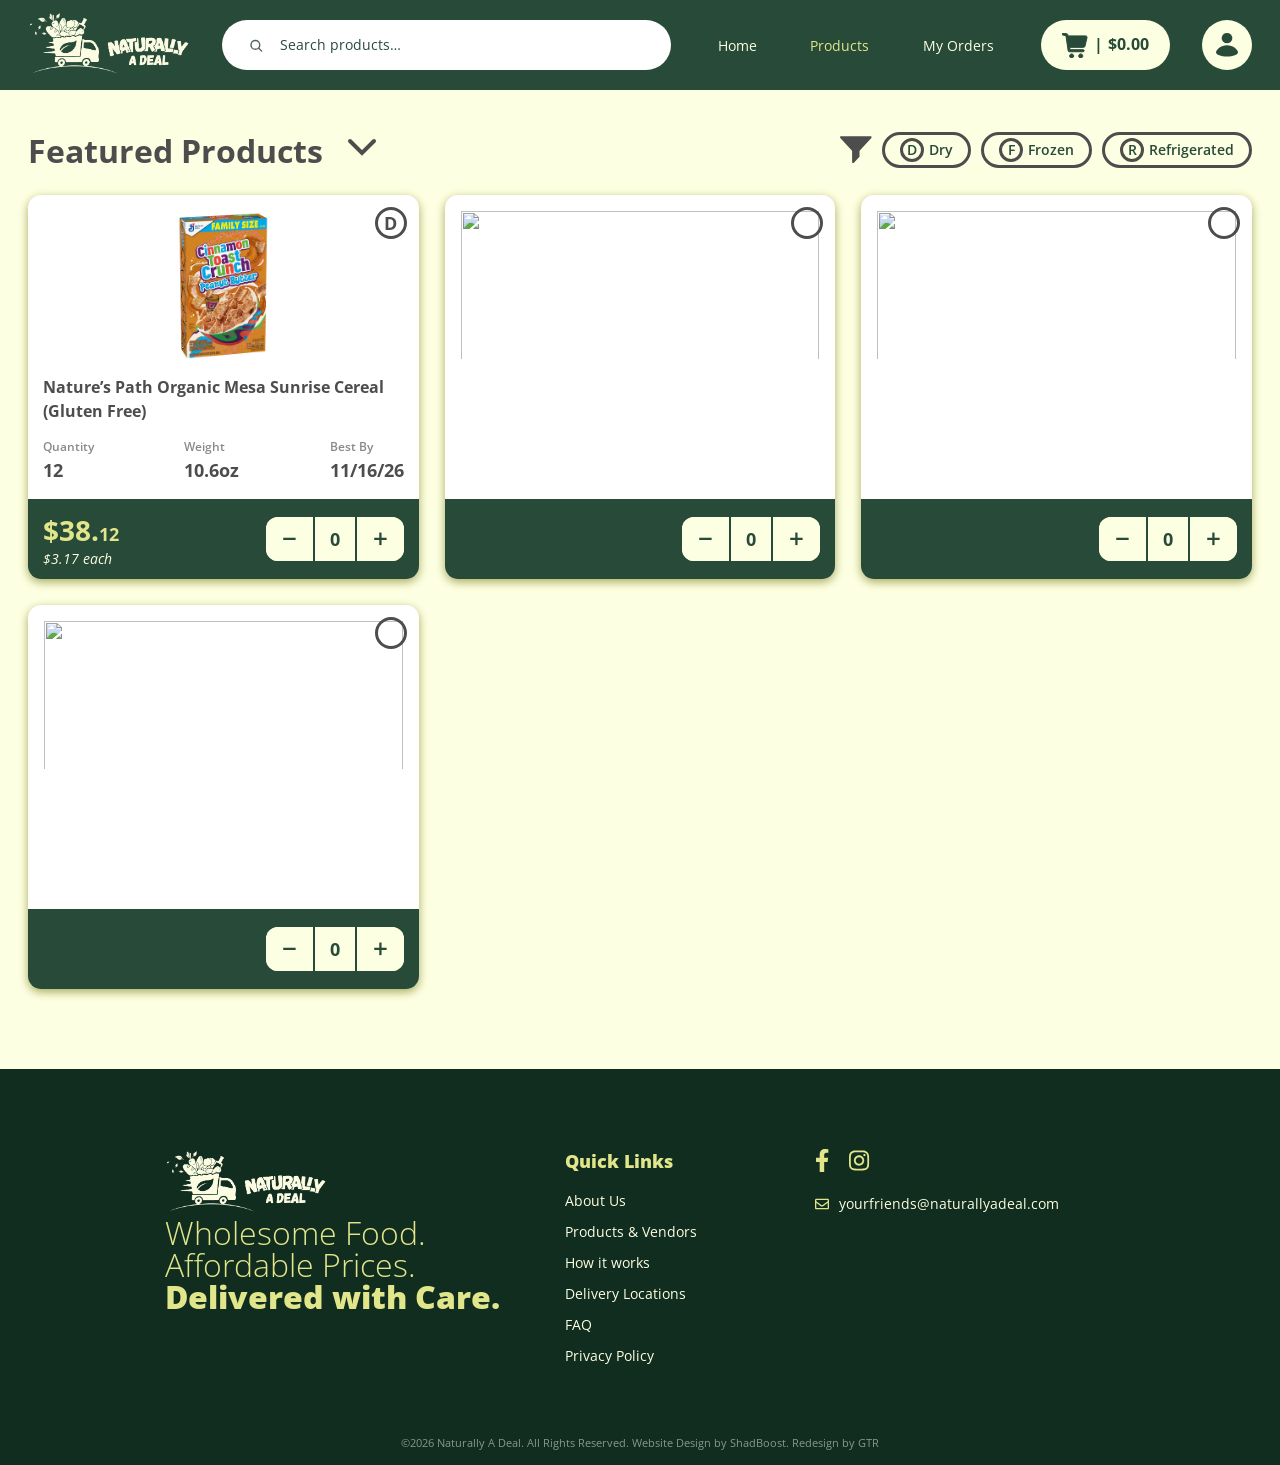
==== commit 7dcf071c: "Add footer, adjust spacing, and change heading levels on index.html" ====
--- a/index.html
+++ b/index.html
@@ -4,7 +4,8 @@
     <meta charset="UTF-8">
     <meta name="viewport" content="width=device-width, initial-scale=1.0">
     <title>Naturally A Deal | Store</title>
-    <link rel="stylesheet" href="styles.css">
+    <link rel="stylesheet" href="assets/css/main.css">
+    <link rel="stylesheet" href="assets/css/index.css">
     <link rel="icon" href="images/Naturally-a-Deal-logo-white-truck-150x150.png" sizes="32x32">
     <link rel="preconnect" href="https://fonts.googleapis.com">
     <link rel="preconnect" href="https://fonts.gstatic.com" crossorigin>
@@ -60,7 +61,7 @@
 
                 <!-- CART -->
 
-                <a href="cart.html" id="desktop-cart" class="button">
+                <a href="checkout.html" id="desktop-cart" class="button">
                     <svg width="26" height="25" viewBox="0 0 26 25" fill="none" xmlns="http://www.w3.org/2000/svg">
                         <path d="M9.65683 20.9045C10.7882 20.9045 11.7057 21.822 11.7057 22.9533C11.7055 24.0845 10.7881 25.0012 9.65683 25.0012C8.52563 25.0011 7.6082 24.0845 7.608 22.9533C7.608 21.822 8.5255 20.9045 9.65683 20.9045ZM18.733 20.9045C19.8643 20.9045 20.7818 21.822 20.7818 22.9533C20.7816 24.0845 19.8642 25.0012 18.733 25.0012C17.6019 25.001 16.6854 24.0844 16.6852 22.9533C16.6852 21.822 17.6018 20.9046 18.733 20.9045ZM0.0347595 0.773621C0.17996 0.235031 0.737444 -0.0993558 1.28085 0.0265503L5.08652 0.908386C5.54537 1.01501 5.84542 1.416 5.84042 1.86249L5.9996 2.92206C6.07389 2.90979 6.15004 2.90156 6.22812 2.90155H23.6656C24.5633 2.90155 25.2249 3.74044 25.0162 4.61346L22.942 13.2853C22.7924 13.9099 22.2337 14.3506 21.5914 14.3508H7.71445L8.07089 16.7267H21.1881C21.7457 16.727 22.1988 17.1788 22.1988 17.7365C22.1987 18.2941 21.7457 18.746 21.1881 18.7463H7.20273C6.6934 18.7463 6.2731 18.3692 6.2037 17.8791C6.20254 17.8723 6.20083 17.8655 6.1998 17.8586L3.92734 2.71112L0.755463 1.97675C0.212082 1.85077 -0.110315 1.31218 0.0347595 0.773621Z" fill="#284A39"/>
                     </svg>
@@ -68,7 +69,7 @@
                     <p>$0.00</p>
                 </a>
 
-                <a href="cart.html" id="mobile-cart">
+                <a href="checkout.html" id="mobile-cart">
                     <svg width="26" height="25" viewBox="0 0 26 25" xmlns="http://www.w3.org/2000/svg">
                         <path d="M9.65683 20.9045C10.7882 20.9045 11.7057 21.822 11.7057 22.9533C11.7055 24.0845 10.7881 25.0012 9.65683 25.0012C8.52563 25.0011 7.6082 24.0845 7.608 22.9533C7.608 21.822 8.5255 20.9045 9.65683 20.9045ZM18.733 20.9045C19.8643 20.9045 20.7818 21.822 20.7818 22.9533C20.7816 24.0845 19.8642 25.0012 18.733 25.0012C17.6019 25.001 16.6854 24.0844 16.6852 22.9533C16.6852 21.822 17.6018 20.9046 18.733 20.9045ZM0.0347595 0.773621C0.17996 0.235031 0.737444 -0.0993558 1.28085 0.0265503L5.08652 0.908386C5.54537 1.01501 5.84542 1.416 5.84042 1.86249L5.9996 2.92206C6.07389 2.90979 6.15004 2.90156 6.22812 2.90155H23.6656C24.5633 2.90155 25.2249 3.74044 25.0162 4.61346L22.942 13.2853C22.7924 13.9099 22.2337 14.3506 21.5914 14.3508H7.71445L8.07089 16.7267H21.1881C21.7457 16.727 22.1988 17.1788 22.1988 17.7365C22.1987 18.2941 21.7457 18.746 21.1881 18.7463H7.20273C6.6934 18.7463 6.2731 18.3692 6.2037 17.8791C6.20254 17.8723 6.20083 17.8655 6.1998 17.8586L3.92734 2.71112L0.755463 1.97675C0.212082 1.85077 -0.110315 1.31218 0.0347595 0.773621Z"/>
                     </svg>
@@ -89,6 +90,7 @@
         </header>
 
         <!-- MOBILE MENU -->
+        
         <div id="hamburger-menu">
             <div id="mobile-menu-top">
                 <img src="images/Naturally-a-Deal-logo-white.png" alt="">
@@ -203,15 +205,15 @@
 
                             <ul class="details">
                                 <li>
-                                    <h3>Quantity</h3>
+                                    <h4>Quantity</h4>
                                     <p>12</p>
                                 </li>
                                 <li>
-                                    <h3>Weight</h3>
+                                    <h4>Weight</h4>
                                     <p>10.6oz</p>
                                 </li>
                                 <li>
-                                    <h3>Best By</h3>
+                                    <h4>Best By</h4>
                                     <p>11/16/26</p>
                                 </li>
                             </ul>
@@ -243,15 +245,15 @@
 
                             <ul class="details">
                                 <li>
-                                    <h3></h3>
-                                    <p></p>
-                                </li>
-                                <li>
-                                    <h3></h3>
-                                    <p></p>
-                                </li>
-                                <li>
-                                    <h3></h3>
+                                    <h4></h4>
+                                    <p></p>
+                                </li>
+                                <li>
+                                    <h4></h4>
+                                    <p></p>
+                                </li>
+                                <li>
+                                    <h4></h4>
                                     <p></p>
                                 </li>
                             </ul>
@@ -283,15 +285,15 @@
 
                             <ul class="details">
                                 <li>
-                                    <h3></h3>
-                                    <p></p>
-                                </li>
-                                <li>
-                                    <h3></h3>
-                                    <p></p>
-                                </li>
-                                <li>
-                                    <h3></h3>
+                                    <h4></h4>
+                                    <p></p>
+                                </li>
+                                <li>
+                                    <h4></h4>
+                                    <p></p>
+                                </li>
+                                <li>
+                                    <h4></h4>
                                     <p></p>
                                 </li>
                             </ul>
@@ -323,15 +325,15 @@
 
                             <ul class="details">
                                 <li>
-                                    <h3></h3>
-                                    <p></p>
-                                </li>
-                                <li>
-                                    <h3></h3>
-                                    <p></p>
-                                </li>
-                                <li>
-                                    <h3></h3>
+                                    <h4></h4>
+                                    <p></p>
+                                </li>
+                                <li>
+                                    <h4></h4>
+                                    <p></p>
+                                </li>
+                                <li>
+                                    <h4></h4>
                                     <p></p>
                                 </li>
                             </ul>
@@ -350,45 +352,59 @@
                             </div>
                         </div>
                     </li>
-
-
-
-<!-- 
-                <ul class="grid">
-                    <li class="card">
-                        <div class="card-top">
-                            <img src="" loading="lazy" alt="">
-                            <h2>Nature’s Path Organic Mesa Sunrise Cereal (Gluten Free)</h2>
-                        </div>
-                        <div class="card-middle">
-                            <ul class="details">
-                                <li>
-                                    <h3>Quantity</h3>
-                                    <p>12</p>
-                                </li>
-                                <li>
-                                    <h3>Quantity</h3>
-                                    <p>12</p>
-                                </li>
-                                <li>
-                                    <h3>Quantity</h3>
-                                    <p>12</p>
-                                </li>
-                            </ul>
-                        </div>
-                        <div class="card-bottom">
-                            <div class="card-bottom-left">
-                                <p>$38.12</p>
-                            </div>
-                        </div>
-                    </li> -->
                 </ul>
             </section>
         </main>
 
-        <footer></footer>
+        <footer>
+            <div class="wrapper">
+                <div class="footer-left">
+                    <img src="images/Naturally-a-Deal-logo-white.png" alt="">
+                    <p>Wholesome Food.</p>
+                    <p>Affordable Prices.</p>
+                    <p>Delivered with Care.</p>
+                </div>
+                
+                <div class="footer-right">
+                    <div id="quick-links">
+                        <h3>Quick Links</h3>
+                        <ul>
+                            <li><a href="">About Us</a></li>
+                            <li><a href="">Products & Vendors</a></li>
+                            <li><a href="">How it works</a></li>
+                            <li><a href="">Delivery Locations</a></li>
+                            <li><a href="">FAQ</a></li>
+                            <li><a href="">Privacy Policy</a></li>
+                        </ul>
+                    </div>
+                    
+                    <div id="contact">
+				        <div class="svg-container">
+                            <a href="https://www.facebook.com/NaturallyADeal/" target="_blank" rel="noopener noreferrer">
+                                <svg viewBox="0 0 320 512" xmlns="http://www.w3.org/2000/svg"><path d="M279.14 288l14.22-92.66h-88.91v-60.13c0-25.35 12.42-50.06 52.24-50.06h40.42V6.26S260.43 0 225.36 0c-73.22 0-121.08 44.38-121.08 124.72v70.62H22.89V288h81.39v224h100.17V288z"></path>
+                                </svg>
+                            </a>
+                            <a href="https://www.instagram.com/naturallyadeal/" target="_blank" rel="noopener noreferrer">
+                                <svg viewBox="0 0 448 512" xmlns="http://www.w3.org/2000/svg"><path d="M224.1 141c-63.6 0-114.9 51.3-114.9 114.9s51.3 114.9 114.9 114.9S339 319.5 339 255.9 287.7 141 224.1 141zm0 189.6c-41.1 0-74.7-33.5-74.7-74.7s33.5-74.7 74.7-74.7 74.7 33.5 74.7 74.7-33.6 74.7-74.7 74.7zm146.4-194.3c0 14.9-12 26.8-26.8 26.8-14.9 0-26.8-12-26.8-26.8s12-26.8 26.8-26.8 26.8 12 26.8 26.8zm76.1 27.2c-1.7-35.9-9.9-67.7-36.2-93.9-26.2-26.2-58-34.4-93.9-36.2-37-2.1-147.9-2.1-184.9 0-35.8 1.7-67.6 9.9-93.9 36.1s-34.4 58-36.2 93.9c-2.1 37-2.1 147.9 0 184.9 1.7 35.9 9.9 67.7 36.2 93.9s58 34.4 93.9 36.2c37 2.1 147.9 2.1 184.9 0 35.9-1.7 67.7-9.9 93.9-36.2 26.2-26.2 34.4-58 36.2-93.9 2.1-37 2.1-147.8 0-184.8zM398.8 388c-7.8 19.6-22.9 34.7-42.6 42.6-29.5 11.7-99.5 9-132.1 9s-102.7 2.6-132.1-9c-19.6-7.8-34.7-22.9-42.6-42.6-11.7-29.5-9-99.5-9-132.1s-2.6-102.7 9-132.1c7.8-19.6 22.9-34.7 42.6-42.6 29.5-11.7 99.5-9 132.1-9s102.7-2.6 132.1 9c19.6 7.8 34.7 22.9 42.6 42.6 11.7 29.5 9 99.5 9 132.1s2.7 102.7-9 132.1z"></path>
+                                </svg>
+                            </a>
+						</div>
+				
+                        <ul>
+                            <li>
+                                <svg viewBox="0 0 512 512" xmlns="http://www.w3.org/2000/svg">
+                                    <path d="M464 64H48C21.49 64 0 85.49 0 112v288c0 26.51 21.49 48 48 48h416c26.51 0 48-21.49 48-48V112c0-26.51-21.49-48-48-48zm0 48v40.805c-22.422 18.259-58.168 46.651-134.587 106.49-16.841 13.247-50.201 45.072-73.413 44.701-23.208.375-56.579-31.459-73.413-44.701C106.18 199.465 70.425 171.067 48 152.805V112h416zM48 400V214.398c22.914 18.251 55.409 43.862 104.938 82.646 21.857 17.205 60.134 55.186 103.062 54.955 42.717.231 80.509-37.199 103.053-54.947 49.528-38.783 82.032-64.401 104.947-82.653V400H48z"></path>
+                                </svg>
+                                <a href="mailto:yourfriends@naturallyadeal.com">yourfriends@naturallyadeal.com</a>
+                            </li>
+                        </ul>
+                    </div>
+                </div>
+            </div>
+            <p id="copyright" class="wrapper">©2026 Naturally A Deal. All Rights Reserved. Website Design by ShadBoost. Redesign by GTR</p>
+        </footer>
 
     </div>
-    <script src="scripts.js"></script>
+    <script src="assets/js/main.js"></script>
 </body>
 </html>
--- a/assets/css/main.css
+++ b/assets/css/main.css
@@ -0,0 +1,700 @@
+/* --------------- THEME --------------- */
+
+:root {
+    /* COLORS */
+    --dark-green: #112D1F;
+    --green: #284A39;
+    --yellow: #E1E68B;
+    --cream: #FDFFE2;
+    --olive: #6C883C;
+    --dark-gray: #4D4D4D;
+    --light-gray: #8A8A8A;
+    --dark-yellow: #A7AB5C;
+    --text: #0B0C07;
+
+    /* FONTS */
+    --font-headings: 'Open Sans';
+    --font-body: 'Open Sans';
+}
+
+/* --------------- SETUP --------------- */
+
+* {
+    margin: 0;
+    padding: 0;
+    box-sizing: border-box;
+}
+
+.page {
+    height: 100vh;
+}
+
+.wrapper {
+    width: 100%;
+    max-width: 1280px;
+    margin: auto;
+    padding-left: 28px;
+    padding-right: 28px;
+}
+
+h1 {
+    font-family: var(--font-headings);
+    font-weight: 700;
+    font-size: 32px;
+    color: var(--dark-gray);
+}
+
+h2, h3, h4, h5, h6 {
+    font-family: var(--font-headings);
+    font-weight: 600;
+}
+
+body {
+    color: var(--text);
+    font-family: var(--font-body);
+    font-weight: 400;
+    font-size: 14px;
+    background-color: var(--cream);
+    position: relative;
+    top: 90px;
+}
+
+button {
+    display: inline-block;
+    border: none;
+    padding: 0 15px;
+    font-family: var(--font-headings);
+    line-height: 1.6rem;
+    text-align: center;
+    border-radius: 25px;
+    height: 36px;
+    font-weight: 500;
+    cursor: pointer;
+    background-color: var(--cream);
+    color: var(--green);
+    font-size: 14px;
+    font-weight: 600;
+    display: flex;
+    align-items: center;
+    gap: 5px;
+}
+
+button#active {  
+    background-color: var(--yellow);
+}
+
+.button {
+    display: inline-block;
+    border: none;
+    padding: 0.5rem 1.3rem;
+    font-family: var(--font-headings);
+    line-height: 1.6rem;
+    text-align: center;
+    border-radius: 25px;
+    height: 50px;
+}
+
+/* --------------- HEADER AND NAV --------------- */
+
+header {
+    background-color: var(--green);
+    display: flex;
+    position: fixed;
+    top: 0;
+    left: 0;
+    height: 90px;
+    width: 100%;
+    z-index: 997;
+}
+
+header img {
+    height: 64px;
+}
+
+/* --------------- SEARCH BAR --------------- */
+
+#search-icon {
+    color: #53616a;
+    display: inline-flex;
+    flex: 0 0 auto;
+}
+
+.search-bar {
+    align-items: center;
+    background-color: white;
+    border: 0;
+    display: flex;
+    gap: 0.65rem;
+    padding: 0.35rem 1.25rem;
+    height: 50px;
+    width: 70%;
+    border-radius: 25px;
+}
+
+.search-bar:focus-within {
+    outline: 3px solid var(--nad-faq-focus, #1769aa);
+    outline-offset: 3px;
+}
+
+.search-bar input, .search-bar input:focus-visible {
+    border: 0;
+    outline: 0;
+    width: 100%;
+}
+
+.search-bar svg {
+    height: 15px;
+    width: 15px;
+    fill: none;
+    inline-size: 1.75rem;
+    stroke: currentColor;
+    stroke-linecap: round;
+    stroke-width: 2.25;
+}
+
+.search-bar input::placeholder {
+    color: var(--green);
+    font-family: var(--font-body);
+    font-size: 14px;
+    font-weight: 400;
+}
+
+/* --------------- LINKS --------------- */
+
+header nav {
+    height: 90px;
+    display: flex;
+    justify-content: space-between;
+    align-items: center;
+    gap: 2rem;
+}
+
+header nav ul {
+    list-style: none;
+    display: inline-flex;
+    justify-content: space-around;
+    align-items: center;
+    gap: 1.5rem;
+    width: 50%;
+}
+
+header nav ul li {
+    text-wrap: nowrap;
+}
+
+header nav ul li a.active {
+    color: var(--yellow);
+}
+
+#desktop-menu li {
+    transition: .4s;
+}
+
+#desktop-menu li:hover {
+    transform: translateY(8px);
+}
+
+#desktop-menu li:not(:hover) {
+    transform: translateY(0);
+}
+
+a {
+    color: var(--cream);
+    text-decoration: none;
+}
+
+/* --------------- CART ---------------*/
+
+#desktop-cart {
+    background-color: var(--cream);
+    display: flex;
+    color: var(--green);
+    font-weight: 700;
+    font-size: 16px;
+    justify-content: center;
+    align-items: center;
+    gap: 0.35rem;
+    transition: .4s;
+}
+
+#desktop-cart:hover {
+    background-color: var(--yellow);
+    color: var(--green);
+}
+
+#desktop-cart.active {
+    background-color: var(--yellow);
+    color: var(--green);
+}
+
+#desktop-cart svg { 
+    stroke: var(--green);
+    fill: var(--green);
+}
+
+#mobile-cart {
+    flex-direction: column;
+    justify-content: center;
+    align-items: center;
+    gap: 0.35rem;
+    font-weight: 600;
+    font-size: 1rem;
+    transition: .4s;
+}
+
+#mobile-cart svg {
+    fill: var(--cream);
+    transition: .4s;
+}
+
+#mobile-cart:hover p {
+    color: var(--yellow);
+}
+
+#mobile-cart:not(:hover) p {
+    color: var(--cream);
+}
+
+#mobile-cart:hover svg {
+    fill: var(--yellow);
+}
+
+#mobile-cart:not(:hover) svg {
+    fill: var(--cream);
+}
+
+/* --------------- PROFILE --------------- */
+
+#profile-icon {
+    background-color: var(--cream);
+    height: 50px;
+    width: 50px;
+    border-radius: 25px;
+    display: flex;
+    align-items: center;
+    justify-content: center;
+    flex-shrink: 0;
+    transition: .4s;
+}
+
+#profile-icon svg {
+    display: flex;
+    fill: var(--green);
+}
+
+#profile-icon:hover {
+    background-color: var(--yellow);
+}
+
+#profile-icon:not(:hover) {
+    background-color: var(--cream);
+}
+
+#profile-icon.active {
+    background-color: var(--yellow);
+}
+
+/* --------------- MOBILE MENU --------------- */
+
+#mobile-logo, #mobile-search-bar, #mobile-cart {
+    display: none;
+}
+
+#hamburger-icon {
+    order: -1;
+    width: 50px;
+    height: 50px;
+    display: block;
+    cursor: pointer;
+    z-index: 999;
+    transition-duration: .3s;
+    transition-property: transform;
+    display: none;
+}
+
+#hamburger-icon:hover {
+    transform: skew(-10deg);
+}
+
+#hamburger-icon-close {
+    fill: var(--yellow);
+    cursor: pointer;
+    height: 20px;
+    width: 20px;
+    position: relative;
+    flex-shrink: 0;
+    transition: .4s;
+}
+
+#hamburger-icon-close:hover {
+    fill: var(--yellow);
+    cursor: pointer;    
+}
+
+#hamburger-icon-close:hover {
+    fill: var(--cream);
+}
+
+#hamburger-menu {
+    background-color: var(--dark-green);
+    position: fixed;
+    top: 0;
+    left: -395px;
+    width: 395px;
+    height: 100vh;
+    padding: 6rem 3rem;
+    line-height: 2.5rem;
+    z-index: 999;
+    transition: .4s;
+}
+
+#hamburger-menu.open {
+    left: 0;
+}
+
+#hamburger-menu img {
+    width: 200px;
+    height: auto;
+}
+
+#hamburger-menu #mobile-menu-top {
+    display: flex;
+    align-items: center;
+    justify-content: space-between;
+    padding-bottom: 3rem;
+}
+
+#hamburger-menu #mobile-menu-bottom {
+    display: flex;
+    align-items: center;
+    justify-content: space-between;
+    padding-top: 3rem;
+}
+
+#hamburger-menu ul {
+    list-style: none;
+    display: flex;
+    flex-direction: column;
+    align-items: flex-start;
+    gap: 1.5rem;
+}
+
+#hamburger-menu li {
+    list-style: none;
+}
+
+#hamburger-menu ul li a {
+    color: var(--cream);
+    text-decoration: none;
+    font-size: 1.3rem;
+    display: flex;
+    justify-content: flex-end;
+    transition: .4s;
+}
+
+#hamburger-menu ul li a.active {
+    color: var(--yellow);
+}
+
+#hamburger-menu ul li a:hover {
+    color: var(--yellow);
+}
+
+#overlay {
+    display: none;
+    z-index: 998;
+    position: fixed;
+    inset: 0;
+    background-color: black;
+}
+
+#overlay.open {
+    display: block;
+    opacity: 25%;
+}
+
+/* --------------- MOBILE MENU PROFILE --------------- */
+
+#mobile-profile {
+    color: var(--cream);
+    height: 60px;
+    border: 4px solid var(--cream);
+    border-radius: 30px;
+    display: flex;
+    align-items: center;
+    justify-content: center;
+    gap: 10px;
+    padding: 5px 25px;
+    flex-shrink: 0;
+    font-size: 1.3rem;
+    transition: .4s;
+}
+
+#mobile-profile:hover {
+    color: var(--yellow);
+    border: 4px solid var(--yellow);
+}
+
+#mobile-profile.active {
+    color: var(--yellow);
+    border: 4px solid var(--yellow);
+}
+
+#mobile-profile-icon {
+    display: flex;
+    align-items: center;
+    justify-content: center;
+}
+
+#mobile-profile-icon svg {
+    display: flex;
+    fill: var(--cream);
+    transition: .4s;
+}
+
+#mobile-profile:hover svg {
+    fill: var(--yellow);
+}
+
+#mobile-profile.active svg {
+    fill: var(--yellow);
+}
+
+/* --------------- FOOTER --------------- */
+
+footer {
+    background-color: var(--dark-green);
+    width: 100%;
+    margin-top: 80px;
+    padding: 80px 0 15px 0;
+    color: white;
+}
+
+footer>div {
+    display: flex;
+    justify-content: center;
+    padding-bottom: 70px;
+}
+
+footer img {
+    height: 64px;
+}
+
+footer h3 {
+    font-size: 18px;
+    font-weight: 800;
+}
+
+footer h3, footer p {
+    color: var(--yellow);
+}
+
+footer ul {
+    list-style: none;
+    display: flex;
+    flex-direction: column;
+    align-items: flex-start;
+    gap: 12px;
+    padding-top: 18px;
+}
+
+footer ul li a {
+    color: var(--cream);
+    text-decoration: none;
+    font-size: 14px;
+    display: flex;
+    justify-content: flex-end;
+    transition: .4s;
+}
+
+footer ul li a.active {
+    color: var(--yellow);
+}
+
+footer ul li a:hover {
+    color: var(--yellow);
+}
+
+.footer-left {
+    line-height: 1;
+    width: 400px;
+    font-size: 2rem;
+}
+
+.footer-left > p:nth-child(2), .footer-left > p:nth-child(3) {
+    font-weight: 300;
+}
+
+.footer-left > p:nth-child(4) {
+    font-weight: 800;
+}
+
+.footer-right {
+    display: flex;
+}
+
+#quick-links {
+    width: 250px;
+}
+
+#contact ul {
+    display: flex;
+    flex-direction: row;
+}
+
+#contact {
+    width: 300px;
+}
+
+#contact > ul:nth-child(2) li {
+    display: flex;
+    gap: 10px;
+    align-items: center;
+}
+
+#copyright {
+    font-size: 11px;
+    font-weight: 400;
+    color: white;
+    opacity: 50%;
+    text-align: center;
+}
+
+.svg-container {
+    display: flex;
+    gap: 20px;
+}
+
+.svg-container svg {
+    fill: var(--yellow);
+    height: 23px;
+}
+
+.svg-container svg:hover {
+    fill: var(--green);
+}
+
+#contact ul li svg {
+    fill: var(--yellow);
+    height: 14px;
+}
+
+/* --------------- MEDIA QUERIES --------------- */
+
+@media (width < 1080px) {
+    header nav {
+        gap: 1rem;
+    }
+
+    #desktop-logo {
+        display: none;
+    }
+    
+    #mobile-logo {
+        display: inline-block;
+    }
+
+    #desktop-menu {
+        display: none;
+    }
+
+    #mobile-menu-icon {
+        display: flex;
+    }
+
+    #hamburger-icon {
+        display: block;
+    }
+
+    #mobile-menu-svg {
+        display: inline-block;
+    }
+
+    .search-bar {
+        width: 100%;
+    }
+
+    .page-heading {
+        flex-direction: column;
+    }
+
+    .heading h1 {
+        font-size: 24px;
+    }
+
+    footer {
+        padding: 80px 0 50px 0;
+    }
+    
+    footer>div, .footer-right {
+        flex-direction: column;
+        gap: 30px;
+    }
+
+    .footer-left, #quick-links, #contact {
+        width: 100%;
+    }
+}
+
+@media (width < 670px) {
+    #desktop-cart {
+        display: none;
+    }
+
+    #mobile-cart {
+        display: flex;
+    }
+
+    #profile-icon {
+        display: none;
+    }
+    
+    #hamburger-menu.open {
+        width: 100%;
+    }
+}
+
+@media (width < 400px) {
+    header nav {
+        gap: 0;
+    }
+    
+    #desktop-search-bar {
+        display: none;
+    }
+    
+    #mobile-search-bar {
+        display: inline-flex;
+    }
+
+    .search-bar {
+        gap: 0;
+        padding: 0.35rem 0.5rem;
+    }
+
+    #mobile-cart {
+        padding-left: 0.5rem;
+    }
+
+    #mobile-logo {
+        height: 54px;
+    }
+
+    #hamburger-icon {
+        width: 40px;
+    }
+
+    #hamburger-menu {
+        padding: 6rem 28px;
+    }
+
+    .footer-left > p:nth-child(2), .footer-left > p:nth-child(3) {
+        font-size: 1.5rem;
+        font-weight: 300;
+    }
+
+    .footer-left > p:nth-child(4) {
+        font-size: 1.5rem;
+        font-weight: 800;
+    }
+}
--- a/assets/css/index.css
+++ b/assets/css/index.css
@@ -0,0 +1,315 @@
+/* --------------- SETUP --------------- */
+
+body {
+    top: 142px;
+}
+
+/* --------------- CATEGORIES --------------- */
+
+.categories {
+    background-color: var(--dark-green);
+    display: flex;
+    position: fixed;
+    left: 0;
+    top: 90px;
+    height: 52px;
+    width: 100%;
+    z-index: 997;
+}
+
+.categories .categories-list {
+    display: flex;
+    justify-content: space-between;
+    align-items: center;
+    width: 100%;
+    gap: 12px;
+}
+
+.categories ul li {
+    list-style: none;
+    display: flex;
+    align-items: center;
+}
+
+.categories ul li svg {
+    position: relative;
+    top: -1px;
+    width: 20px;
+    height: 20px;
+    fill: none;
+    stroke: var(--dark-gray);
+    stroke-width: 2;
+    stroke-linecap: round;
+    transition:
+        transform 0.25s ease,
+        z-index 0.25s ease;
+}
+
+#categories-menu-svg {
+    display: none;
+    position: relative;
+    top: -1px;
+    width: 60px;
+    height: 60px;
+    fill: none;
+    stroke: var(--dark-gray);
+    stroke-width: 2;
+    stroke-linecap: round;
+    transition:
+        transform 0.25s ease,
+        z-index 0.25s ease;
+}
+
+/* --------------- PAGE HEADING --------------- */
+
+.page-heading {
+    display: flex;
+    justify-content: space-between;
+    padding: 30px 0 15px 0;
+}
+
+.heading {
+    display: flex;
+    flex-direction: row;
+    align-items: center;
+    gap: 15px;
+}
+
+.filters {
+    display: flex;
+    align-items: center;
+    gap: 10px;
+    flex-wrap: wrap;
+}
+
+.filters button {
+    border: 3px solid var(--dark-gray);
+}
+
+.filters span {
+    display: flex;
+    align-items: center;
+    justify-content: center;
+    height: 24px;
+    width: 24px;
+    border: 3px solid var(--dark-gray);
+    border-radius: 50%;
+    font-size: 14px;
+    font-weight: 600;
+}
+
+.filters svg {
+    width: 32px;
+    height: 32px;
+    fill: var(--dark-gray);
+}
+
+/* --------------- CARDS --------------- */
+
+.grid {
+    list-style: none;
+    display: grid;
+    grid-template-columns: repeat(4, minmax(0, 1fr));
+    grid-auto-flow: row;
+    gap: 26px;
+    width: 100%;
+}
+
+.card {
+    background-color: white;
+    border-radius: 13px;
+    overflow: hidden;
+    box-shadow: 0 3px 10px var(--dark-yellow);
+    display: flex;
+    flex-direction: column;
+    width: 100%;
+}
+
+.card ul {
+    list-style: none;
+}
+
+/* --------------- CARD TOP --------------- */
+
+.card-top {
+    position: relative;
+    padding: 15px;
+}
+
+.card-top > img {
+    width: 100%;
+    height: 150px;
+    object-fit: contain;
+    display: block;
+    border: 1px solid white;
+}
+
+.product-type {
+    position: absolute;
+    top: 12px;
+    right: 12px;
+    height: 32px;
+    width: 32px;
+    border: 3px solid var(--dark-gray);
+    border-radius: 50%;
+    display: flex;
+    justify-content: center;
+    align-items: center;
+    font-size: 18px;
+    font-weight: 700;
+    color: var(--dark-gray);
+}
+
+/* --------------- CARD MIDDLE --------------- */
+
+.card-middle {
+    display: flex;
+    flex-direction: column;
+    padding: 0 15px 15px 15px;
+    height: 124px;
+    gap: 15px;
+}
+
+.card-middle h2 {
+    font-size: 16px;
+    line-height: 1.5;
+    color: var(--dark-gray);
+    font-weight: 700;
+}
+
+.card-middle .details {
+    display: flex;
+    justify-content: space-between;
+    gap: 8px;
+}
+
+.details h4 {
+    font-size: 12px;
+    color: var(--light-gray);
+    font-weight: 600;
+    padding-bottom: 3px;
+}
+
+.details p {
+    font-size: 18px;
+    color: var(--dark-gray);
+    font-weight: 700;
+    white-space: nowrap;
+}
+
+/* --------------- CARD BOTTOM --------------- */
+
+.card-bottom {
+    background-color: var(--green);
+    padding: 0 15px;
+    display: flex;
+    align-items: center;
+    justify-content: space-between;
+    gap: 8px;
+    height: 80px;
+}
+
+.card-bottom-left {
+    color: var(--cream);
+}
+
+.price {
+    font-size: 28px;
+    font-weight: 700;
+    color: var(--yellow);
+}
+
+.price span {
+    font-size: 18px;
+}
+
+.unit-price {
+    font-size: 14px;
+    font-style: italic;
+}
+
+/* --------------- QUANTITY BUTTONS --------------- */
+
+.quantity {
+    display: flex;
+    height: 44px;
+    border-radius: 12px;
+    overflow: hidden;
+    background-color: var(--cream);
+    flex-shrink: 0;
+}
+
+.quantity button {
+    height: 44px;
+    padding: 1rem;
+    border-radius: 0;
+    font-size: 26px;
+    color: var(--green);
+    background-color: var(--cream);
+    transition: .4s;
+}
+
+.quantity button:hover {
+    background-color: var(--yellow);
+}
+
+.quantity span {
+    width: 44px;
+    height: 44px;
+    display: flex;
+    justify-content: center;
+    align-items: center;
+    border-left: 2px solid var(--green);
+    border-right: 2px solid var(--green);
+    font-size: 18px;
+    font-weight: 700;
+    color: var(--green);
+}
+
+/* --------------- MEDIA QUERIES --------------- */
+
+@media (width < 1340px) {
+    body {
+        top: 90px;
+    }
+
+    .categories {
+        display: none;
+    }
+     
+    #categories-menu-svg {
+        display: block;
+    }
+
+    .grid {
+        grid-template-columns: repeat(3, minmax(0, 1fr));
+    }
+
+    .card {
+        width: 100%;
+    }
+}
+
+@media (width < 1080px) {     
+    #categories-menu-svg {
+        top: -5px;
+        width: 50px;
+        height: 50px;
+    }
+}
+
+@media (width < 900px) {
+    .grid {
+        grid-template-columns: repeat(2, minmax(0, 1fr));
+    }
+}
+
+@media (width < 670px) {
+    .grid {
+        grid-template-columns: repeat(1, minmax(0, 1fr));
+    }
+}
+
+@media (width < 400px) {
+
+}
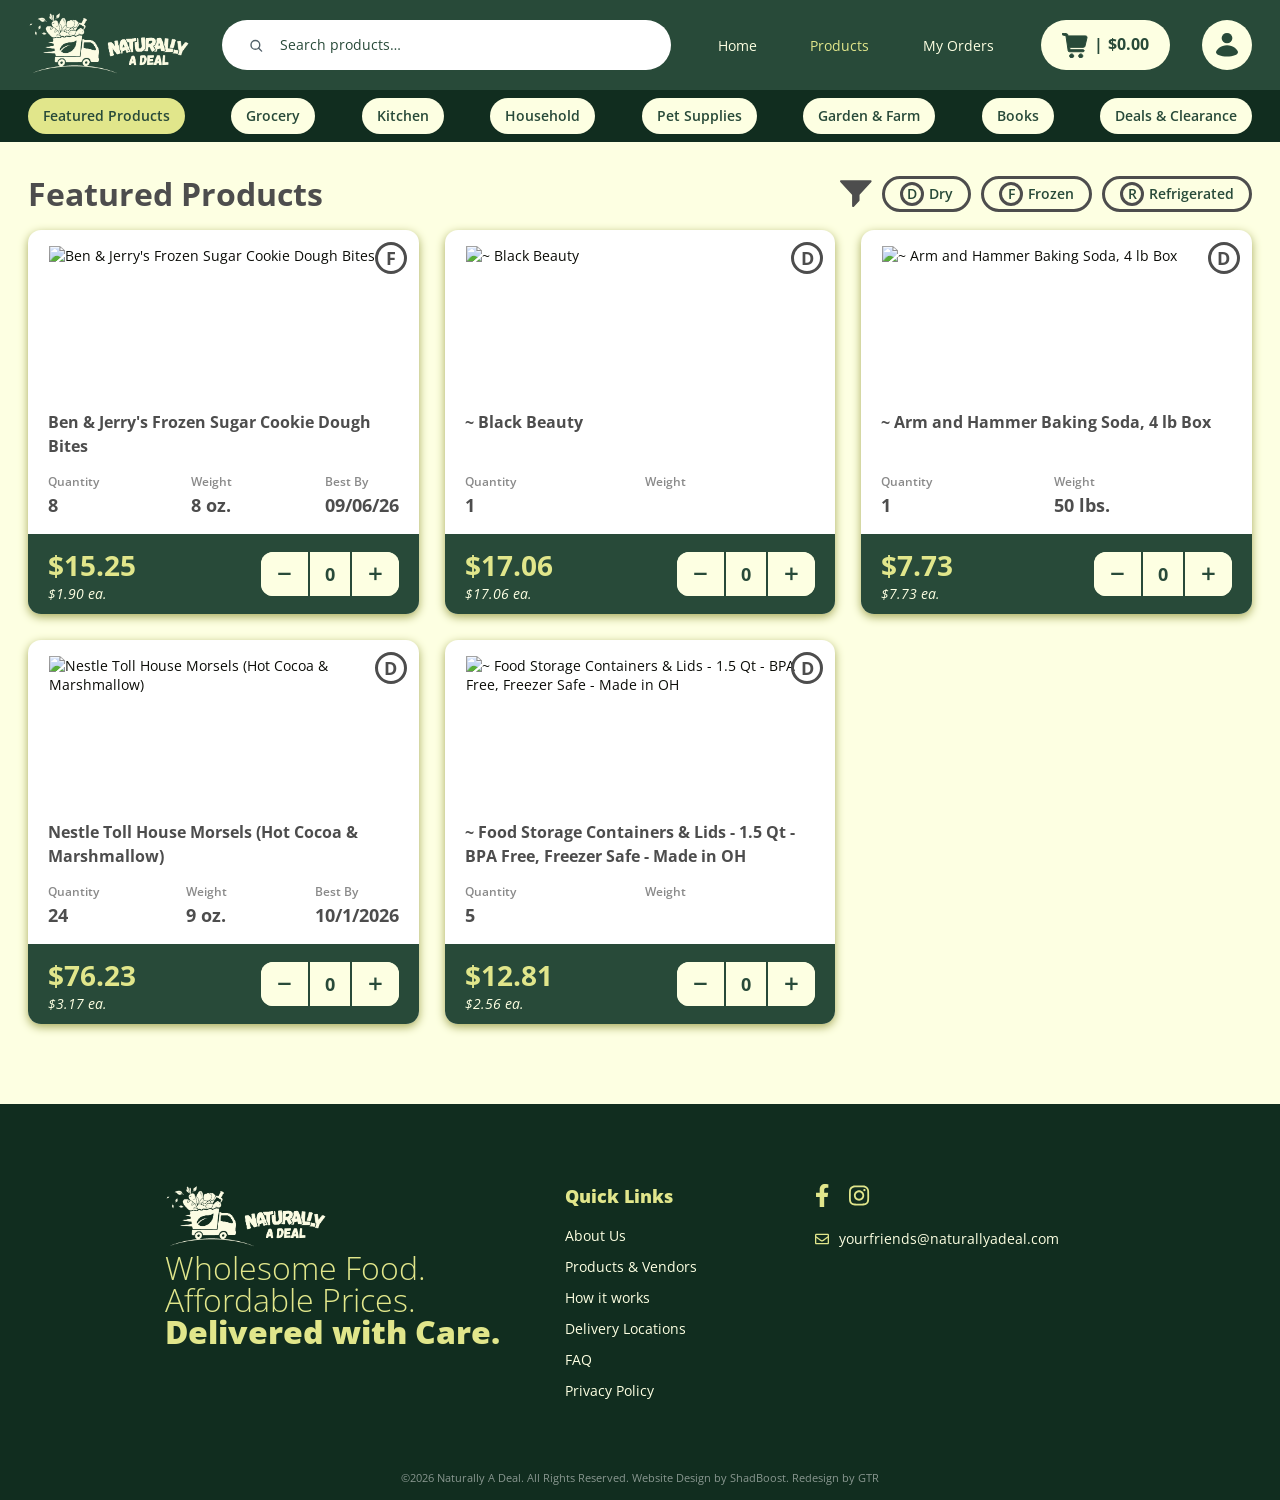
==== commit 41c8f8e2: "Add products list and minor css changes" ====
--- a/index.html
+++ b/index.html
@@ -134,40 +134,46 @@
                         Featured Products
                     </button></li>
                     <li><button>
-                        Food & Pantry
-                        <svg>
-                            <path d="m6 9 6 6 6-6"/>
-                        </svg>
-                    </button></li>
-                    <li><button>
-                        Baking & Kitchen
-                        <svg>
-                            <path d="m6 9 6 6 6-6"/>
-                        </svg>
-                    </button></li>
-                    <li><button>
-                        Home & Personal Care
-                        <svg>
-                            <path d="m6 9 6 6 6-6"/>
-                        </svg>
+                        Grocery
+                        <!-- <svg>
+                            <path d="m6 9 6 6 6-6"/>
+                        </svg> -->
+                    </button></li>
+                    <li><button>
+                        Kitchen
+                        <!-- <svg>
+                            <path d="m6 9 6 6 6-6"/>
+                        </svg> -->
+                    </button></li>
+                    <li><button>
+                        Household
+                        <!-- <svg>
+                            <path d="m6 9 6 6 6-6"/>
+                        </svg> -->
+                    </button></li>
+                    <li><button>
+                        Pet Supplies
+                        <!-- <svg>
+                            <path d="m6 9 6 6 6-6"/>
+                        </svg> -->
                     </button></li>
                     <li><button>
                         Garden & Farm
-                        <svg>
-                            <path d="m6 9 6 6 6-6"/>
-                        </svg>
-                    </button></li>
-                    <li><button id="books-btn">
+                        <!-- <svg>
+                            <path d="m6 9 6 6 6-6"/>
+                        </svg> -->
+                    </button></li>
+                    <li><button>
                         Books
-                        <svg>
-                            <path d="m6 9 6 6 6-6"/>
-                        </svg>
+                        <!-- <svg>
+                            <path d="m6 9 6 6 6-6"/>
+                        </svg> -->
                     </button></li>
                     <li><button>
                         Deals & Clearance
-                        <svg>
-                            <path d="m6 9 6 6 6-6"/>
-                        </svg>
+                        <!-- <svg>
+                            <path d="m6 9 6 6 6-6"/>
+                        </svg> -->
                     </button></li>
                 </ul>
             </div>
@@ -192,167 +198,50 @@
             </div>
 
             <section>
-                <ul class="grid">
+                <ul class="grid" id="product-grid">
+                </ul>
+                
+                <template id="card-template">
                     <li class="card">
                         <div class="card-top">
-                            <img src="images/products/cinnamon-toast-crunch-pb.jpg" loading="lazy" alt="">
-
-                            <span class="product-type">D</span>
+                            <img class="product-image" src="" loading="lazy" alt="">
+
+                            <span class="product-storage-type"></span>
                         </div>
                         
                         <div class="card-middle">
-                            <h2>Nature’s Path Organic Mesa Sunrise Cereal (Gluten Free)</h2>
+                            <h2 class="product-name"></h2>
 
                             <ul class="details">
                                 <li>
                                     <h4>Quantity</h4>
-                                    <p>12</p>
+                                    <p class="product-quantity"></p>
                                 </li>
                                 <li>
                                     <h4>Weight</h4>
-                                    <p>10.6oz</p>
+                                    <p class="product-weight"></p>
                                 </li>
                                 <li>
-                                    <h4>Best By</h4>
-                                    <p>11/16/26</p>
+                                    <h4 class="product-condition-type">Best By</h4>
+                                    <p class="product-condition"></p>
                                 </li>
                             </ul>
                         </div>
 
                         <div class="card-bottom">
                             <div class="card-bottom-left">
-                                <p class="price">$38.<span>12</span></p>
-                                <p class="unit-price">$3.17 each</p>
+                                <p class="product-price"></p>
+                                <p class="product-unit-price"></p>
                             </div>
 
-                            <div class="quantity">
-                                <button aria-label="Decrease quantity">−</button>
-                                <span>0</span>
-                                <button aria-label="Increase quantity">+</button>
+                            <div class="quantity-buttons">
+                                <button class="decrease-quantity" aria-label="Decrease quantity">−</button>
+                                <span class="quantity-value">0</span>
+                                <button class="increase-quantity" aria-label="Increase quantity">+</button>
                             </div>
                         </div>
                     </li>
-
-                    <li class="card">
-                        <div class="card-top">
-                            <img src="" loading="lazy" alt="">
-                            
-                            <span class="product-type"></span>
-                        </div>
-                        
-                        <div class="card-middle">
-                            <h2></h2>
-
-                            <ul class="details">
-                                <li>
-                                    <h4></h4>
-                                    <p></p>
-                                </li>
-                                <li>
-                                    <h4></h4>
-                                    <p></p>
-                                </li>
-                                <li>
-                                    <h4></h4>
-                                    <p></p>
-                                </li>
-                            </ul>
-                        </div>
-
-                        <div class="card-bottom">
-                            <div class="card-bottom-left">
-                                <p class="price"></p>
-                                <p class="unit-price"></p>
-                            </div>
-
-                            <div class="quantity">
-                                <button aria-label="Decrease quantity">−</button>
-                                <span>0</span>
-                                <button aria-label="Increase quantity">+</button>
-                            </div>
-                        </div>
-                    </li>
-
-                    <li class="card">
-                        <div class="card-top">
-                            <img src="" loading="lazy" alt="">
-                            
-                            <span class="product-type"></span>
-                        </div>
-                        
-                        <div class="card-middle">
-                            <h2></h2>
-
-                            <ul class="details">
-                                <li>
-                                    <h4></h4>
-                                    <p></p>
-                                </li>
-                                <li>
-                                    <h4></h4>
-                                    <p></p>
-                                </li>
-                                <li>
-                                    <h4></h4>
-                                    <p></p>
-                                </li>
-                            </ul>
-                        </div>
-
-                        <div class="card-bottom">
-                            <div class="card-bottom-left">
-                                <p class="price"></p>
-                                <p class="unit-price"></p>
-                            </div>
-
-                            <div class="quantity">
-                                <button aria-label="Decrease quantity">−</button>
-                                <span>0</span>
-                                <button aria-label="Increase quantity">+</button>
-                            </div>
-                        </div>
-                    </li>
-
-                    <li class="card">
-                        <div class="card-top">
-                            <img src="" loading="lazy" alt="">
-                            
-                            <span class="product-type"></span>
-                        </div>
-                        
-                        <div class="card-middle">
-                            <h2></h2>
-
-                            <ul class="details">
-                                <li>
-                                    <h4></h4>
-                                    <p></p>
-                                </li>
-                                <li>
-                                    <h4></h4>
-                                    <p></p>
-                                </li>
-                                <li>
-                                    <h4></h4>
-                                    <p></p>
-                                </li>
-                            </ul>
-                        </div>
-
-                        <div class="card-bottom">
-                            <div class="card-bottom-left">
-                                <p class="price"></p>
-                                <p class="unit-price"></p>
-                            </div>
-
-                            <div class="quantity">
-                                <button aria-label="Decrease quantity">−</button>
-                                <span>0</span>
-                                <button aria-label="Increase quantity">+</button>
-                            </div>
-                        </div>
-                    </li>
-                </ul>
+                </template>
             </section>
         </main>
 
@@ -405,6 +294,8 @@
         </footer>
 
     </div>
+    <script src="assets/js/products-list.js"></script>
+    <script src="assets/js/index.js"></script>
     <script src="assets/js/main.js"></script>
 </body>
 </html>
--- a/assets/css/main.css
+++ b/assets/css/main.css
@@ -1,700 +1,690 @@
-/* --------------- THEME --------------- */
-
-:root {
-    /* COLORS */
-    --dark-green: #112D1F;
-    --green: #284A39;
-    --yellow: #E1E68B;
-    --cream: #FDFFE2;
-    --olive: #6C883C;
-    --dark-gray: #4D4D4D;
-    --light-gray: #8A8A8A;
-    --dark-yellow: #A7AB5C;
-    --text: #0B0C07;
-
-    /* FONTS */
-    --font-headings: 'Open Sans';
-    --font-body: 'Open Sans';
-}
-
-/* --------------- SETUP --------------- */
-
-* {
-    margin: 0;
-    padding: 0;
-    box-sizing: border-box;
-}
-
-.page {
-    height: 100vh;
-}
-
-.wrapper {
-    width: 100%;
-    max-width: 1280px;
-    margin: auto;
-    padding-left: 28px;
-    padding-right: 28px;
-}
-
-h1 {
-    font-family: var(--font-headings);
-    font-weight: 700;
-    font-size: 32px;
-    color: var(--dark-gray);
-}
-
-h2, h3, h4, h5, h6 {
-    font-family: var(--font-headings);
-    font-weight: 600;
-}
-
-body {
-    color: var(--text);
-    font-family: var(--font-body);
-    font-weight: 400;
-    font-size: 14px;
-    background-color: var(--cream);
-    position: relative;
-    top: 90px;
-}
-
-button {
-    display: inline-block;
-    border: none;
-    padding: 0 15px;
-    font-family: var(--font-headings);
-    line-height: 1.6rem;
-    text-align: center;
-    border-radius: 25px;
-    height: 36px;
-    font-weight: 500;
-    cursor: pointer;
-    background-color: var(--cream);
-    color: var(--green);
-    font-size: 14px;
-    font-weight: 600;
-    display: flex;
-    align-items: center;
-    gap: 5px;
-}
-
-button#active {  
-    background-color: var(--yellow);
-}
-
-.button {
-    display: inline-block;
-    border: none;
-    padding: 0.5rem 1.3rem;
-    font-family: var(--font-headings);
-    line-height: 1.6rem;
-    text-align: center;
-    border-radius: 25px;
-    height: 50px;
-}
-
-/* --------------- HEADER AND NAV --------------- */
-
-header {
-    background-color: var(--green);
-    display: flex;
-    position: fixed;
-    top: 0;
-    left: 0;
-    height: 90px;
-    width: 100%;
-    z-index: 997;
-}
-
-header img {
-    height: 64px;
-}
-
-/* --------------- SEARCH BAR --------------- */
-
-#search-icon {
-    color: #53616a;
-    display: inline-flex;
-    flex: 0 0 auto;
-}
-
-.search-bar {
-    align-items: center;
-    background-color: white;
-    border: 0;
-    display: flex;
-    gap: 0.65rem;
-    padding: 0.35rem 1.25rem;
-    height: 50px;
-    width: 70%;
-    border-radius: 25px;
-}
-
-.search-bar:focus-within {
-    outline: 3px solid var(--nad-faq-focus, #1769aa);
-    outline-offset: 3px;
-}
-
-.search-bar input, .search-bar input:focus-visible {
-    border: 0;
-    outline: 0;
-    width: 100%;
-}
-
-.search-bar svg {
-    height: 15px;
-    width: 15px;
-    fill: none;
-    inline-size: 1.75rem;
-    stroke: currentColor;
-    stroke-linecap: round;
-    stroke-width: 2.25;
-}
-
-.search-bar input::placeholder {
-    color: var(--green);
-    font-family: var(--font-body);
-    font-size: 14px;
-    font-weight: 400;
-}
-
-/* --------------- LINKS --------------- */
-
-header nav {
-    height: 90px;
-    display: flex;
-    justify-content: space-between;
-    align-items: center;
-    gap: 2rem;
-}
-
-header nav ul {
-    list-style: none;
-    display: inline-flex;
-    justify-content: space-around;
-    align-items: center;
-    gap: 1.5rem;
-    width: 50%;
-}
-
-header nav ul li {
-    text-wrap: nowrap;
-}
-
-header nav ul li a.active {
-    color: var(--yellow);
-}
-
-#desktop-menu li {
-    transition: .4s;
-}
-
-#desktop-menu li:hover {
-    transform: translateY(8px);
-}
-
-#desktop-menu li:not(:hover) {
-    transform: translateY(0);
-}
-
-a {
-    color: var(--cream);
-    text-decoration: none;
-}
-
-/* --------------- CART ---------------*/
-
-#desktop-cart {
-    background-color: var(--cream);
-    display: flex;
-    color: var(--green);
-    font-weight: 700;
-    font-size: 16px;
-    justify-content: center;
-    align-items: center;
-    gap: 0.35rem;
-    transition: .4s;
-}
-
-#desktop-cart:hover {
-    background-color: var(--yellow);
-    color: var(--green);
-}
-
-#desktop-cart.active {
-    background-color: var(--yellow);
-    color: var(--green);
-}
-
-#desktop-cart svg { 
-    stroke: var(--green);
-    fill: var(--green);
-}
-
-#mobile-cart {
-    flex-direction: column;
-    justify-content: center;
-    align-items: center;
-    gap: 0.35rem;
-    font-weight: 600;
-    font-size: 1rem;
-    transition: .4s;
-}
-
-#mobile-cart svg {
-    fill: var(--cream);
-    transition: .4s;
-}
-
-#mobile-cart:hover p {
-    color: var(--yellow);
-}
-
-#mobile-cart:not(:hover) p {
-    color: var(--cream);
-}
-
-#mobile-cart:hover svg {
-    fill: var(--yellow);
-}
-
-#mobile-cart:not(:hover) svg {
-    fill: var(--cream);
-}
-
-/* --------------- PROFILE --------------- */
-
-#profile-icon {
-    background-color: var(--cream);
-    height: 50px;
-    width: 50px;
-    border-radius: 25px;
-    display: flex;
-    align-items: center;
-    justify-content: center;
-    flex-shrink: 0;
-    transition: .4s;
-}
-
-#profile-icon svg {
-    display: flex;
-    fill: var(--green);
-}
-
-#profile-icon:hover {
-    background-color: var(--yellow);
-}
-
-#profile-icon:not(:hover) {
-    background-color: var(--cream);
-}
-
-#profile-icon.active {
-    background-color: var(--yellow);
-}
-
-/* --------------- MOBILE MENU --------------- */
-
-#mobile-logo, #mobile-search-bar, #mobile-cart {
-    display: none;
-}
-
-#hamburger-icon {
-    order: -1;
-    width: 50px;
-    height: 50px;
-    display: block;
-    cursor: pointer;
-    z-index: 999;
-    transition-duration: .3s;
-    transition-property: transform;
-    display: none;
-}
-
-#hamburger-icon:hover {
-    transform: skew(-10deg);
-}
-
-#hamburger-icon-close {
-    fill: var(--yellow);
-    cursor: pointer;
-    height: 20px;
-    width: 20px;
-    position: relative;
-    flex-shrink: 0;
-    transition: .4s;
-}
-
-#hamburger-icon-close:hover {
-    fill: var(--yellow);
-    cursor: pointer;    
-}
-
-#hamburger-icon-close:hover {
-    fill: var(--cream);
-}
-
-#hamburger-menu {
-    background-color: var(--dark-green);
-    position: fixed;
-    top: 0;
-    left: -395px;
-    width: 395px;
-    height: 100vh;
-    padding: 6rem 3rem;
-    line-height: 2.5rem;
-    z-index: 999;
-    transition: .4s;
-}
-
-#hamburger-menu.open {
-    left: 0;
-}
-
-#hamburger-menu img {
-    width: 200px;
-    height: auto;
-}
-
-#hamburger-menu #mobile-menu-top {
-    display: flex;
-    align-items: center;
-    justify-content: space-between;
-    padding-bottom: 3rem;
-}
-
-#hamburger-menu #mobile-menu-bottom {
-    display: flex;
-    align-items: center;
-    justify-content: space-between;
-    padding-top: 3rem;
-}
-
-#hamburger-menu ul {
-    list-style: none;
-    display: flex;
-    flex-direction: column;
-    align-items: flex-start;
-    gap: 1.5rem;
-}
-
-#hamburger-menu li {
-    list-style: none;
-}
-
-#hamburger-menu ul li a {
-    color: var(--cream);
-    text-decoration: none;
-    font-size: 1.3rem;
-    display: flex;
-    justify-content: flex-end;
-    transition: .4s;
-}
-
-#hamburger-menu ul li a.active {
-    color: var(--yellow);
-}
-
-#hamburger-menu ul li a:hover {
-    color: var(--yellow);
-}
-
-#overlay {
-    display: none;
-    z-index: 998;
-    position: fixed;
-    inset: 0;
-    background-color: black;
-}
-
-#overlay.open {
-    display: block;
-    opacity: 25%;
-}
-
-/* --------------- MOBILE MENU PROFILE --------------- */
-
-#mobile-profile {
-    color: var(--cream);
-    height: 60px;
-    border: 4px solid var(--cream);
-    border-radius: 30px;
-    display: flex;
-    align-items: center;
-    justify-content: center;
-    gap: 10px;
-    padding: 5px 25px;
-    flex-shrink: 0;
-    font-size: 1.3rem;
-    transition: .4s;
-}
-
-#mobile-profile:hover {
-    color: var(--yellow);
-    border: 4px solid var(--yellow);
-}
-
-#mobile-profile.active {
-    color: var(--yellow);
-    border: 4px solid var(--yellow);
-}
-
-#mobile-profile-icon {
-    display: flex;
-    align-items: center;
-    justify-content: center;
-}
-
-#mobile-profile-icon svg {
-    display: flex;
-    fill: var(--cream);
-    transition: .4s;
-}
-
-#mobile-profile:hover svg {
-    fill: var(--yellow);
-}
-
-#mobile-profile.active svg {
-    fill: var(--yellow);
-}
-
-/* --------------- FOOTER --------------- */
-
-footer {
-    background-color: var(--dark-green);
-    width: 100%;
-    margin-top: 80px;
-    padding: 80px 0 15px 0;
-    color: white;
-}
-
-footer>div {
-    display: flex;
-    justify-content: center;
-    padding-bottom: 70px;
-}
-
-footer img {
-    height: 64px;
-}
-
-footer h3 {
-    font-size: 18px;
-    font-weight: 800;
-}
-
-footer h3, footer p {
-    color: var(--yellow);
-}
-
-footer ul {
-    list-style: none;
-    display: flex;
-    flex-direction: column;
-    align-items: flex-start;
-    gap: 12px;
-    padding-top: 18px;
-}
-
-footer ul li a {
-    color: var(--cream);
-    text-decoration: none;
-    font-size: 14px;
-    display: flex;
-    justify-content: flex-end;
-    transition: .4s;
-}
-
-footer ul li a.active {
-    color: var(--yellow);
-}
-
-footer ul li a:hover {
-    color: var(--yellow);
-}
-
-.footer-left {
-    line-height: 1;
-    width: 400px;
-    font-size: 2rem;
-}
-
-.footer-left > p:nth-child(2), .footer-left > p:nth-child(3) {
-    font-weight: 300;
-}
-
-.footer-left > p:nth-child(4) {
-    font-weight: 800;
-}
-
-.footer-right {
-    display: flex;
-}
-
-#quick-links {
-    width: 250px;
-}
-
-#contact ul {
-    display: flex;
-    flex-direction: row;
-}
-
-#contact {
-    width: 300px;
-}
-
-#contact > ul:nth-child(2) li {
-    display: flex;
-    gap: 10px;
-    align-items: center;
-}
-
-#copyright {
-    font-size: 11px;
-    font-weight: 400;
-    color: white;
-    opacity: 50%;
-    text-align: center;
-}
-
-.svg-container {
-    display: flex;
-    gap: 20px;
-}
-
-.svg-container svg {
-    fill: var(--yellow);
-    height: 23px;
-}
-
-.svg-container svg:hover {
-    fill: var(--green);
-}
-
-#contact ul li svg {
-    fill: var(--yellow);
-    height: 14px;
-}
-
-/* --------------- MEDIA QUERIES --------------- */
-
-@media (width < 1080px) {
-    header nav {
-        gap: 1rem;
-    }
-
-    #desktop-logo {
-        display: none;
-    }
-    
-    #mobile-logo {
-        display: inline-block;
-    }
-
-    #desktop-menu {
-        display: none;
-    }
-
-    #mobile-menu-icon {
-        display: flex;
-    }
-
-    #hamburger-icon {
-        display: block;
-    }
-
-    #mobile-menu-svg {
-        display: inline-block;
-    }
-
-    .search-bar {
-        width: 100%;
-    }
-
-    .page-heading {
-        flex-direction: column;
-    }
-
-    .heading h1 {
-        font-size: 24px;
-    }
-
-    footer {
-        padding: 80px 0 50px 0;
-    }
-    
-    footer>div, .footer-right {
-        flex-direction: column;
-        gap: 30px;
-    }
-
-    .footer-left, #quick-links, #contact {
-        width: 100%;
-    }
-}
-
-@media (width < 670px) {
-    #desktop-cart {
-        display: none;
-    }
-
-    #mobile-cart {
-        display: flex;
-    }
-
-    #profile-icon {
-        display: none;
-    }
-    
-    #hamburger-menu.open {
-        width: 100%;
-    }
-}
-
-@media (width < 400px) {
-    header nav {
-        gap: 0;
-    }
-    
-    #desktop-search-bar {
-        display: none;
-    }
-    
-    #mobile-search-bar {
-        display: inline-flex;
-    }
-
-    .search-bar {
-        gap: 0;
-        padding: 0.35rem 0.5rem;
-    }
-
-    #mobile-cart {
-        padding-left: 0.5rem;
-    }
-
-    #mobile-logo {
-        height: 54px;
-    }
-
-    #hamburger-icon {
-        width: 40px;
-    }
-
-    #hamburger-menu {
-        padding: 6rem 28px;
-    }
-
-    .footer-left > p:nth-child(2), .footer-left > p:nth-child(3) {
-        font-size: 1.5rem;
-        font-weight: 300;
-    }
-
-    .footer-left > p:nth-child(4) {
-        font-size: 1.5rem;
-        font-weight: 800;
-    }
+/* --------------- THEME --------------- */
+
+:root {
+    /* COLORS */
+    --dark-green: #112D1F;
+    --green: #284A39;
+    --yellow: #E1E68B;
+    --cream: #FDFFE2;
+    --olive: #6C883C;
+    --dark-gray: #4D4D4D;
+    --light-gray: #8A8A8A;
+    --dark-yellow: #A7AB5C;
+    --text: #0B0C07;
+
+    /* FONTS */
+    --font-headings: 'Open Sans';
+    --font-body: 'Open Sans';
+}
+
+/* --------------- SETUP --------------- */
+
+* {
+    margin: 0;
+    padding: 0;
+    box-sizing: border-box;
+}
+
+.page {
+    height: 100vh;
+}
+
+.wrapper {
+    width: 100%;
+    max-width: 1280px;
+    margin: auto;
+    padding-left: 28px;
+    padding-right: 28px;
+}
+
+h1 {
+    font-family: var(--font-headings);
+    font-weight: 700;
+    font-size: 32px;
+    color: var(--dark-gray);
+}
+
+h2, h3, h4, h5, h6 {
+    font-family: var(--font-headings);
+    font-weight: 600;
+}
+
+body {
+    color: var(--text);
+    font-family: var(--font-body);
+    font-weight: 400;
+    font-size: 14px;
+    background-color: var(--cream);
+    position: relative;
+    top: 90px;
+}
+
+button {
+    display: inline-block;
+    border: none;
+    padding: 0 15px;
+    font-family: var(--font-headings);
+    line-height: 1.6rem;
+    text-align: center;
+    border-radius: 25px;
+    height: 36px;
+    font-weight: 500;
+    cursor: pointer;
+    background-color: var(--cream);
+    color: var(--green);
+    font-size: 14px;
+    font-weight: 600;
+    display: flex;
+    align-items: center;
+    gap: 5px;
+    text-wrap: nowrap;
+}
+
+button#active {  
+    background-color: var(--yellow);
+}
+
+.button {
+    display: inline-block;
+    border: none;
+    padding: 0.5rem 1.3rem;
+    font-family: var(--font-headings);
+    line-height: 1.6rem;
+    text-align: center;
+    border-radius: 25px;
+    height: 50px;
+    text-wrap: nowrap;
+}
+
+/* --------------- HEADER AND NAV --------------- */
+
+header {
+    background-color: var(--green);
+    display: flex;
+    position: fixed;
+    top: 0;
+    left: 0;
+    height: 90px;
+    width: 100%;
+    z-index: 997;
+}
+
+header img {
+    height: 64px;
+}
+
+/* --------------- SEARCH BAR --------------- */
+
+#search-icon {
+    color: #53616a;
+    display: inline-flex;
+    flex: 0 0 auto;
+}
+
+.search-bar {
+    align-items: center;
+    background-color: white;
+    border: 0;
+    display: flex;
+    gap: 0.65rem;
+    padding: 0.35rem 1.25rem;
+    height: 50px;
+    width: 70%;
+    border-radius: 25px;
+}
+
+.search-bar:focus-within {
+    outline: 3px solid var(--nad-faq-focus, #1769aa);
+    outline-offset: 3px;
+}
+
+.search-bar input, .search-bar input:focus-visible {
+    border: 0;
+    outline: 0;
+    width: 100%;
+}
+
+.search-bar svg {
+    height: 15px;
+    width: 15px;
+    fill: none;
+    inline-size: 1.75rem;
+    stroke: currentColor;
+    stroke-linecap: round;
+    stroke-width: 2.25;
+}
+
+.search-bar input::placeholder {
+    color: var(--green);
+    font-family: var(--font-body);
+    font-size: 14px;
+    font-weight: 400;
+}
+
+/* --------------- LINKS --------------- */
+
+header nav {
+    height: 90px;
+    display: flex;
+    justify-content: space-between;
+    align-items: center;
+    gap: 2rem;
+}
+
+header nav ul {
+    list-style: none;
+    display: inline-flex;
+    justify-content: space-around;
+    align-items: center;
+    gap: 1.5rem;
+    width: 50%;
+}
+
+header nav ul li {
+    text-wrap: nowrap;
+}
+
+header nav ul li a.active {
+    color: var(--yellow);
+}
+
+#desktop-menu li {
+    transition: .4s;
+}
+
+#desktop-menu li:hover {
+    transform: translateY(8px);
+}
+
+#desktop-menu li:not(:hover) {
+    transform: translateY(0);
+}
+
+a {
+    color: var(--cream);
+    text-decoration: none;
+}
+
+/* --------------- CART ---------------*/
+
+#desktop-cart {
+    background-color: var(--cream);
+    display: flex;
+    color: var(--green);
+    font-weight: 700;
+    font-size: 16px;
+    justify-content: center;
+    align-items: center;
+    gap: 0.35rem;
+    transition: .4s;
+}
+
+#desktop-cart:hover {
+    background-color: var(--yellow);
+    color: var(--green);
+}
+
+#desktop-cart.active {
+    background-color: var(--yellow);
+    color: var(--green);
+}
+
+#desktop-cart svg { 
+    stroke: var(--green);
+    fill: var(--green);
+}
+
+#mobile-cart {
+    flex-direction: column;
+    justify-content: center;
+    align-items: center;
+    gap: 0.35rem;
+    font-weight: 600;
+    font-size: 1rem;
+    transition: .4s;
+}
+
+#mobile-cart svg {
+    fill: var(--cream);
+    transition: .4s;
+}
+
+#mobile-cart:hover {
+    color: var(--yellow);
+}
+
+#mobile-cart:hover svg {
+    fill: var(--yellow);
+}
+
+/* --------------- PROFILE --------------- */
+
+#profile-icon {
+    background-color: var(--cream);
+    height: 50px;
+    width: 50px;
+    border-radius: 25px;
+    display: flex;
+    align-items: center;
+    justify-content: center;
+    flex-shrink: 0;
+    transition: .4s;
+}
+
+#profile-icon svg {
+    display: flex;
+    fill: var(--green);
+}
+
+#profile-icon:hover {
+    background-color: var(--yellow);
+}
+
+#profile-icon.active {
+    background-color: var(--yellow);
+}
+
+/* --------------- MOBILE MENU --------------- */
+
+#mobile-logo, #mobile-search-bar, #mobile-cart {
+    display: none;
+}
+
+#hamburger-icon {
+    order: -1;
+    width: 50px;
+    height: 50px;
+    display: block;
+    cursor: pointer;
+    z-index: 999;
+    transition-duration: .3s;
+    transition-property: transform;
+    display: none;
+}
+
+#hamburger-icon:hover {
+    transform: skew(-10deg);
+}
+
+#hamburger-icon-close {
+    fill: var(--yellow);
+    cursor: pointer;
+    height: 20px;
+    width: 20px;
+    position: relative;
+    flex-shrink: 0;
+    transition: .4s;
+}
+
+#hamburger-icon-close:hover {
+    fill: var(--yellow);
+    cursor: pointer;    
+}
+
+#hamburger-icon-close:hover {
+    fill: var(--cream);
+}
+
+#hamburger-menu {
+    background-color: var(--dark-green);
+    position: fixed;
+    top: 0;
+    left: -395px;
+    width: 395px;
+    height: 100vh;
+    padding: 6rem 3rem;
+    line-height: 2.5rem;
+    z-index: 999;
+    transition: .4s;
+}
+
+#hamburger-menu.open {
+    left: 0;
+}
+
+#hamburger-menu img {
+    width: 200px;
+    height: auto;
+}
+
+#hamburger-menu #mobile-menu-top {
+    display: flex;
+    align-items: center;
+    justify-content: space-between;
+    padding-bottom: 3rem;
+}
+
+#hamburger-menu #mobile-menu-bottom {
+    display: flex;
+    align-items: center;
+    justify-content: space-between;
+    padding-top: 3rem;
+}
+
+#hamburger-menu ul {
+    list-style: none;
+    display: flex;
+    flex-direction: column;
+    align-items: flex-start;
+    gap: 1.5rem;
+}
+
+#hamburger-menu li {
+    list-style: none;
+}
+
+#hamburger-menu ul li a {
+    color: var(--cream);
+    text-decoration: none;
+    font-size: 1.3rem;
+    display: flex;
+    justify-content: flex-end;
+    transition: .4s;
+}
+
+#hamburger-menu ul li a.active {
+    color: var(--yellow);
+}
+
+#hamburger-menu ul li a:hover {
+    color: var(--yellow);
+}
+
+#overlay {
+    display: none;
+    z-index: 998;
+    position: fixed;
+    inset: 0;
+    background-color: black;
+}
+
+#overlay.open {
+    display: block;
+    opacity: 25%;
+}
+
+/* --------------- MOBILE MENU PROFILE --------------- */
+
+#mobile-profile {
+    color: var(--cream);
+    height: 60px;
+    border: 4px solid var(--cream);
+    border-radius: 30px;
+    display: flex;
+    align-items: center;
+    justify-content: center;
+    gap: 10px;
+    padding: 5px 25px;
+    flex-shrink: 0;
+    font-size: 1.3rem;
+    transition: .4s;
+}
+
+#mobile-profile:hover {
+    color: var(--yellow);
+    border: 4px solid var(--yellow);
+}
+
+#mobile-profile.active {
+    color: var(--yellow);
+    border: 4px solid var(--yellow);
+}
+
+#mobile-profile-icon {
+    display: flex;
+    align-items: center;
+    justify-content: center;
+}
+
+#mobile-profile-icon svg {
+    display: flex;
+    fill: var(--cream);
+    transition: .4s;
+}
+
+#mobile-profile:hover svg {
+    fill: var(--yellow);
+}
+
+#mobile-profile.active svg {
+    fill: var(--yellow);
+}
+
+/* --------------- FOOTER --------------- */
+
+footer {
+    background-color: var(--dark-green);
+    width: 100%;
+    margin-top: 80px;
+    padding: 80px 0 15px 0;
+    color: white;
+}
+
+footer>div {
+    display: flex;
+    justify-content: center;
+    padding-bottom: 70px;
+}
+
+footer img {
+    height: 64px;
+}
+
+footer h3 {
+    font-size: 18px;
+    font-weight: 800;
+}
+
+footer h3, footer p {
+    color: var(--yellow);
+}
+
+footer ul {
+    list-style: none;
+    display: flex;
+    flex-direction: column;
+    align-items: flex-start;
+    gap: 12px;
+    padding-top: 18px;
+}
+
+footer ul li a {
+    color: var(--cream);
+    text-decoration: none;
+    font-size: 14px;
+    display: flex;
+    justify-content: flex-end;
+    transition: .4s;
+}
+
+footer ul li a.active {
+    color: var(--yellow);
+}
+
+footer ul li a:hover {
+    color: var(--yellow);
+}
+
+.footer-left {
+    line-height: 1;
+    width: 400px;
+    font-size: 2rem;
+}
+
+.footer-left > p:nth-child(2), .footer-left > p:nth-child(3) {
+    font-weight: 300;
+}
+
+.footer-left > p:nth-child(4) {
+    font-weight: 800;
+}
+
+.footer-right {
+    display: flex;
+}
+
+#quick-links {
+    width: 250px;
+}
+
+#contact ul {
+    display: flex;
+    flex-direction: row;
+}
+
+#contact {
+    width: 300px;
+}
+
+#contact > ul:nth-child(2) li {
+    display: flex;
+    gap: 10px;
+    align-items: center;
+}
+
+#copyright {
+    font-size: 11px;
+    font-weight: 400;
+    color: white;
+    opacity: 50%;
+    text-align: center;
+}
+
+.svg-container {
+    display: flex;
+    gap: 20px;
+}
+
+.svg-container svg {
+    fill: var(--yellow);
+    height: 23px;
+}
+
+.svg-container svg:hover {
+    fill: var(--green);
+}
+
+#contact ul li svg {
+    fill: var(--yellow);
+    height: 14px;
+}
+
+/* --------------- MEDIA QUERIES --------------- */
+
+@media (width < 1080px) {
+    header nav {
+        gap: 1rem;
+    }
+
+    #desktop-logo {
+        display: none;
+    }
+    
+    #mobile-logo {
+        display: inline-block;
+    }
+
+    #desktop-menu {
+        display: none;
+    }
+
+    #mobile-menu-icon {
+        display: flex;
+    }
+
+    #hamburger-icon {
+        display: block;
+    }
+
+    #mobile-menu-svg {
+        display: inline-block;
+    }
+
+    .search-bar {
+        width: 100%;
+    }
+
+    .page-heading {
+        flex-direction: column;
+    }
+
+    .heading h1 {
+        font-size: 24px;
+    }
+
+    footer {
+        padding: 80px 0 50px 0;
+    }
+    
+    footer>div, .footer-right {
+        flex-direction: column;
+        gap: 30px;
+    }
+
+    .footer-left, #quick-links, #contact {
+        width: 100%;
+    }
+}
+
+@media (width < 670px) {
+    #desktop-cart {
+        display: none;
+    }
+
+    #mobile-cart {
+        display: flex;
+    }
+
+    #profile-icon {
+        display: none;
+    }
+    
+    #hamburger-menu.open {
+        width: 100%;
+    }
+}
+
+@media (width < 400px) {
+    header nav {
+        gap: 0;
+    }
+    
+    #desktop-search-bar {
+        display: none;
+    }
+    
+    #mobile-search-bar {
+        display: inline-flex;
+    }
+
+    .search-bar {
+        gap: 0;
+        padding: 0.35rem 0.5rem;
+    }
+
+    #mobile-cart {
+        padding-left: 0.5rem;
+    }
+
+    #mobile-logo {
+        height: 54px;
+    }
+
+    #hamburger-icon {
+        width: 40px;
+    }
+
+    #hamburger-menu {
+        padding: 6rem 28px;
+    }
+
+    .footer-left > p:nth-child(2), .footer-left > p:nth-child(3) {
+        font-size: 1.5rem;
+        font-weight: 300;
+    }
+
+    .footer-left > p:nth-child(4) {
+        font-size: 1.5rem;
+        font-weight: 800;
+    }
 }
--- a/assets/css/index.css
+++ b/assets/css/index.css
@@ -1,315 +1,316 @@
-/* --------------- SETUP --------------- */
-
-body {
-    top: 142px;
-}
-
-/* --------------- CATEGORIES --------------- */
-
-.categories {
-    background-color: var(--dark-green);
-    display: flex;
-    position: fixed;
-    left: 0;
-    top: 90px;
-    height: 52px;
-    width: 100%;
-    z-index: 997;
-}
-
-.categories .categories-list {
-    display: flex;
-    justify-content: space-between;
-    align-items: center;
-    width: 100%;
-    gap: 12px;
-}
-
-.categories ul li {
-    list-style: none;
-    display: flex;
-    align-items: center;
-}
-
-.categories ul li svg {
-    position: relative;
-    top: -1px;
-    width: 20px;
-    height: 20px;
-    fill: none;
-    stroke: var(--dark-gray);
-    stroke-width: 2;
-    stroke-linecap: round;
-    transition:
-        transform 0.25s ease,
-        z-index 0.25s ease;
-}
-
-#categories-menu-svg {
-    display: none;
-    position: relative;
-    top: -1px;
-    width: 60px;
-    height: 60px;
-    fill: none;
-    stroke: var(--dark-gray);
-    stroke-width: 2;
-    stroke-linecap: round;
-    transition:
-        transform 0.25s ease,
-        z-index 0.25s ease;
-}
-
-/* --------------- PAGE HEADING --------------- */
-
-.page-heading {
-    display: flex;
-    justify-content: space-between;
-    padding: 30px 0 15px 0;
-}
-
-.heading {
-    display: flex;
-    flex-direction: row;
-    align-items: center;
-    gap: 15px;
-}
-
-.filters {
-    display: flex;
-    align-items: center;
-    gap: 10px;
-    flex-wrap: wrap;
-}
-
-.filters button {
-    border: 3px solid var(--dark-gray);
-}
-
-.filters span {
-    display: flex;
-    align-items: center;
-    justify-content: center;
-    height: 24px;
-    width: 24px;
-    border: 3px solid var(--dark-gray);
-    border-radius: 50%;
-    font-size: 14px;
-    font-weight: 600;
-}
-
-.filters svg {
-    width: 32px;
-    height: 32px;
-    fill: var(--dark-gray);
-}
-
-/* --------------- CARDS --------------- */
-
-.grid {
-    list-style: none;
-    display: grid;
-    grid-template-columns: repeat(4, minmax(0, 1fr));
-    grid-auto-flow: row;
-    gap: 26px;
-    width: 100%;
-}
-
-.card {
-    background-color: white;
-    border-radius: 13px;
-    overflow: hidden;
-    box-shadow: 0 3px 10px var(--dark-yellow);
-    display: flex;
-    flex-direction: column;
-    width: 100%;
-}
-
-.card ul {
-    list-style: none;
-}
-
-/* --------------- CARD TOP --------------- */
-
-.card-top {
-    position: relative;
-    padding: 15px;
-}
-
-.card-top > img {
-    width: 100%;
-    height: 150px;
-    object-fit: contain;
-    display: block;
-    border: 1px solid white;
-}
-
-.product-type {
-    position: absolute;
-    top: 12px;
-    right: 12px;
-    height: 32px;
-    width: 32px;
-    border: 3px solid var(--dark-gray);
-    border-radius: 50%;
-    display: flex;
-    justify-content: center;
-    align-items: center;
-    font-size: 18px;
-    font-weight: 700;
-    color: var(--dark-gray);
-}
-
-/* --------------- CARD MIDDLE --------------- */
-
-.card-middle {
-    display: flex;
-    flex-direction: column;
-    padding: 0 15px 15px 15px;
-    height: 124px;
-    gap: 15px;
-}
-
-.card-middle h2 {
-    font-size: 16px;
-    line-height: 1.5;
-    color: var(--dark-gray);
-    font-weight: 700;
-}
-
-.card-middle .details {
-    display: flex;
-    justify-content: space-between;
-    gap: 8px;
-}
-
-.details h4 {
-    font-size: 12px;
-    color: var(--light-gray);
-    font-weight: 600;
-    padding-bottom: 3px;
-}
-
-.details p {
-    font-size: 18px;
-    color: var(--dark-gray);
-    font-weight: 700;
-    white-space: nowrap;
-}
-
-/* --------------- CARD BOTTOM --------------- */
-
-.card-bottom {
-    background-color: var(--green);
-    padding: 0 15px;
-    display: flex;
-    align-items: center;
-    justify-content: space-between;
-    gap: 8px;
-    height: 80px;
-}
-
-.card-bottom-left {
-    color: var(--cream);
-}
-
-.price {
-    font-size: 28px;
-    font-weight: 700;
-    color: var(--yellow);
-}
-
-.price span {
-    font-size: 18px;
-}
-
-.unit-price {
-    font-size: 14px;
-    font-style: italic;
-}
-
-/* --------------- QUANTITY BUTTONS --------------- */
-
-.quantity {
-    display: flex;
-    height: 44px;
-    border-radius: 12px;
-    overflow: hidden;
-    background-color: var(--cream);
-    flex-shrink: 0;
-}
-
-.quantity button {
-    height: 44px;
-    padding: 1rem;
-    border-radius: 0;
-    font-size: 26px;
-    color: var(--green);
-    background-color: var(--cream);
-    transition: .4s;
-}
-
-.quantity button:hover {
-    background-color: var(--yellow);
-}
-
-.quantity span {
-    width: 44px;
-    height: 44px;
-    display: flex;
-    justify-content: center;
-    align-items: center;
-    border-left: 2px solid var(--green);
-    border-right: 2px solid var(--green);
-    font-size: 18px;
-    font-weight: 700;
-    color: var(--green);
-}
-
-/* --------------- MEDIA QUERIES --------------- */
-
-@media (width < 1340px) {
-    body {
-        top: 90px;
-    }
-
-    .categories {
-        display: none;
-    }
-     
-    #categories-menu-svg {
-        display: block;
-    }
-
-    .grid {
-        grid-template-columns: repeat(3, minmax(0, 1fr));
-    }
-
-    .card {
-        width: 100%;
-    }
-}
-
-@media (width < 1080px) {     
-    #categories-menu-svg {
-        top: -5px;
-        width: 50px;
-        height: 50px;
-    }
-}
-
-@media (width < 900px) {
-    .grid {
-        grid-template-columns: repeat(2, minmax(0, 1fr));
-    }
-}
-
-@media (width < 670px) {
-    .grid {
-        grid-template-columns: repeat(1, minmax(0, 1fr));
-    }
-}
-
-@media (width < 400px) {
-
+/* --------------- SETUP --------------- */
+
+body {
+    top: 142px;
+}
+
+/* --------------- CATEGORIES --------------- */
+
+.categories {
+    background-color: var(--dark-green);
+    display: flex;
+    position: fixed;
+    left: 0;
+    top: 90px;
+    height: 52px;
+    width: 100%;
+    z-index: 997;
+}
+
+.categories .categories-list {
+    display: flex;
+    justify-content: space-between;
+    align-items: center;
+    width: 100%;
+    gap: 12px;
+}
+
+.categories ul li {
+    list-style: none;
+    display: flex;
+    align-items: center;
+}
+
+.categories ul li svg {
+    position: relative;
+    top: -1px;
+    width: 20px;
+    height: 20px;
+    fill: none;
+    stroke: var(--dark-gray);
+    stroke-width: 2;
+    stroke-linecap: round;
+    transition:
+        transform 0.25s ease,
+        z-index 0.25s ease;
+}
+
+#categories-menu-svg {
+    display: none;
+    position: relative;
+    top: -1px;
+    width: 60px;
+    height: 60px;
+    fill: none;
+    stroke: var(--dark-gray);
+    stroke-width: 2;
+    stroke-linecap: round;
+    transition:
+        transform 0.25s ease,
+        z-index 0.25s ease;
+}
+
+/* --------------- PAGE HEADING --------------- */
+
+.page-heading {
+    display: flex;
+    justify-content: space-between;
+    padding: 30px 0 15px 0;
+}
+
+.heading {
+    display: flex;
+    flex-direction: row;
+    align-items: center;
+    gap: 15px;
+}
+
+.filters {
+    display: flex;
+    align-items: center;
+    gap: 10px;
+    flex-wrap: wrap;
+}
+
+.filters button {
+    border: 3px solid var(--dark-gray);
+}
+
+.filters span {
+    display: flex;
+    align-items: center;
+    justify-content: center;
+    height: 24px;
+    width: 24px;
+    border: 3px solid var(--dark-gray);
+    border-radius: 50%;
+    font-size: 14px;
+    font-weight: 600;
+}
+
+.filters svg {
+    width: 32px;
+    height: 32px;
+    fill: var(--dark-gray);
+}
+
+/* --------------- CARDS --------------- */
+
+.grid {
+    list-style: none;
+    display: grid;
+    grid-template-columns: repeat(4, minmax(0, 1fr));
+    grid-auto-flow: row;
+    gap: 26px;
+    width: 100%;
+}
+
+.card {
+    background-color: white;
+    border-radius: 13px;
+    overflow: hidden;
+    box-shadow: 0 3px 10px var(--dark-yellow);
+    display: flex;
+    flex-direction: column;
+    width: 100%;
+}
+
+.card ul {
+    list-style: none;
+}
+
+/* --------------- CARD TOP --------------- */
+
+.card-top {
+    position: relative;
+    padding: 15px 20px 15px 20px;
+}
+
+.card-top > img {
+    width: 100%;
+    height: 150px;
+    object-fit: contain;
+    display: block;
+    border: 1px solid white;
+}
+
+.product-storage-type {
+    position: absolute;
+    top: 12px;
+    right: 12px;
+    height: 32px;
+    width: 32px;
+    border: 3px solid var(--dark-gray);
+    border-radius: 50%;
+    display: flex;
+    justify-content: center;
+    align-items: center;
+    font-size: 18px;
+    font-weight: 700;
+    color: var(--dark-gray);
+}
+
+/* --------------- CARD MIDDLE --------------- */
+
+.card-middle {
+    display: flex;
+    flex-direction: column;
+    padding: 0 20px 15px 20px;
+    height: 124px;
+    gap: 15px;
+}
+
+.card-middle h2 {
+    font-size: 16px;
+    line-height: 1.5;
+    color: var(--dark-gray);
+    font-weight: 700;
+    height: 48px;
+}
+
+.card-middle .details {
+    display: flex;
+    justify-content: space-between;
+    gap: 8px;
+}
+
+.details h4 {
+    font-size: 12px;
+    color: var(--light-gray);
+    font-weight: 600;
+    padding-bottom: 3px;
+}
+
+.details p {
+    font-size: 18px;
+    color: var(--dark-gray);
+    font-weight: 700;
+    white-space: nowrap;
+}
+
+/* --------------- CARD BOTTOM --------------- */
+
+.card-bottom {
+    background-color: var(--green);
+    padding: 0 20px 0px 20px;
+    display: flex;
+    align-items: center;
+    justify-content: space-between;
+    gap: 8px;
+    height: 80px;
+}
+
+.card-bottom-left {
+    color: var(--cream);
+}
+
+.product-price {
+    font-size: 28px;
+    font-weight: 700;
+    color: var(--yellow);
+}
+
+.product-price span {
+    font-size: 18px;
+}
+
+.product-unit-price {
+    font-size: 14px;
+    font-style: italic;
+}
+
+/* --------------- QUANTITY BUTTONS --------------- */
+
+.quantity-buttons {
+    display: flex;
+    height: 44px;
+    border-radius: 12px;
+    overflow: hidden;
+    background-color: var(--cream);
+    flex-shrink: 0;
+}
+
+.quantity-buttons button {
+    height: 44px;
+    padding: 1rem;
+    border-radius: 0;
+    font-size: 26px;
+    color: var(--green);
+    background-color: var(--cream);
+    transition: .4s;
+}
+
+.quantity-buttons button:hover {
+    background-color: var(--yellow);
+}
+
+.quantity-buttons span {
+    width: 44px;
+    height: 44px;
+    display: flex;
+    justify-content: center;
+    align-items: center;
+    border-left: 2px solid var(--green);
+    border-right: 2px solid var(--green);
+    font-size: 18px;
+    font-weight: 700;
+    color: var(--green);
+}
+
+/* --------------- MEDIA QUERIES --------------- */
+
+@media (width < 1340px) {
+    /* body {
+        top: 90px;
+    } */
+
+    /* .categories {
+        display: none;
+    }
+     
+    #categories-menu-svg {
+        display: block;
+    } */
+
+    .grid {
+        grid-template-columns: repeat(3, minmax(0, 1fr));
+    }
+
+    .card {
+        width: 100%;
+    }
+}
+
+@media (width < 1080px) {     
+    /* #categories-menu-svg {
+        top: -5px;
+        width: 50px;
+        height: 50px;
+    } */
+}
+
+@media (width < 900px) {
+    .grid {
+        grid-template-columns: repeat(2, minmax(0, 1fr));
+    }
+}
+
+@media (width < 670px) {
+    .grid {
+        grid-template-columns: repeat(1, minmax(0, 1fr));
+    }
+}
+
+@media (width < 400px) {
+
 }
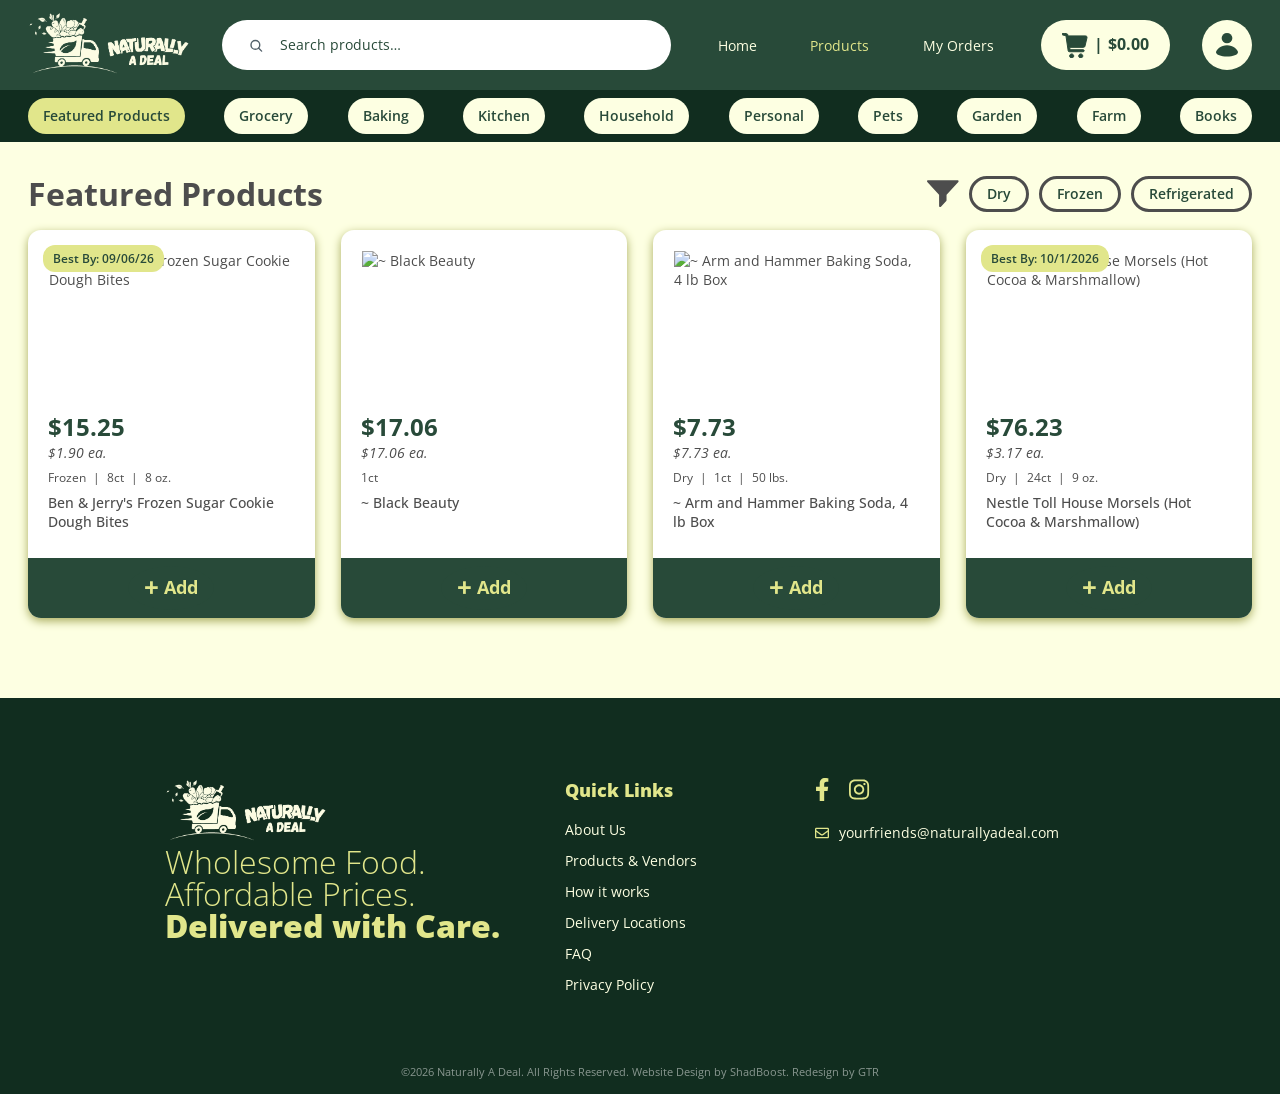
==== commit 927c01a5: "Update card designs, add functionality, and miscellaneous changes" ====
--- a/index.html
+++ b/index.html
@@ -66,14 +66,14 @@
                         <path d="M9.65683 20.9045C10.7882 20.9045 11.7057 21.822 11.7057 22.9533C11.7055 24.0845 10.7881 25.0012 9.65683 25.0012C8.52563 25.0011 7.6082 24.0845 7.608 22.9533C7.608 21.822 8.5255 20.9045 9.65683 20.9045ZM18.733 20.9045C19.8643 20.9045 20.7818 21.822 20.7818 22.9533C20.7816 24.0845 19.8642 25.0012 18.733 25.0012C17.6019 25.001 16.6854 24.0844 16.6852 22.9533C16.6852 21.822 17.6018 20.9046 18.733 20.9045ZM0.0347595 0.773621C0.17996 0.235031 0.737444 -0.0993558 1.28085 0.0265503L5.08652 0.908386C5.54537 1.01501 5.84542 1.416 5.84042 1.86249L5.9996 2.92206C6.07389 2.90979 6.15004 2.90156 6.22812 2.90155H23.6656C24.5633 2.90155 25.2249 3.74044 25.0162 4.61346L22.942 13.2853C22.7924 13.9099 22.2337 14.3506 21.5914 14.3508H7.71445L8.07089 16.7267H21.1881C21.7457 16.727 22.1988 17.1788 22.1988 17.7365C22.1987 18.2941 21.7457 18.746 21.1881 18.7463H7.20273C6.6934 18.7463 6.2731 18.3692 6.2037 17.8791C6.20254 17.8723 6.20083 17.8655 6.1998 17.8586L3.92734 2.71112L0.755463 1.97675C0.212082 1.85077 -0.110315 1.31218 0.0347595 0.773621Z" fill="#284A39"/>
                     </svg>
                     <p>|</p>
-                    <p>$0.00</p>
+                    <p class="cart-total">$0.00</p>
                 </a>
 
                 <a href="checkout.html" id="mobile-cart">
                     <svg width="26" height="25" viewBox="0 0 26 25" xmlns="http://www.w3.org/2000/svg">
                         <path d="M9.65683 20.9045C10.7882 20.9045 11.7057 21.822 11.7057 22.9533C11.7055 24.0845 10.7881 25.0012 9.65683 25.0012C8.52563 25.0011 7.6082 24.0845 7.608 22.9533C7.608 21.822 8.5255 20.9045 9.65683 20.9045ZM18.733 20.9045C19.8643 20.9045 20.7818 21.822 20.7818 22.9533C20.7816 24.0845 19.8642 25.0012 18.733 25.0012C17.6019 25.001 16.6854 24.0844 16.6852 22.9533C16.6852 21.822 17.6018 20.9046 18.733 20.9045ZM0.0347595 0.773621C0.17996 0.235031 0.737444 -0.0993558 1.28085 0.0265503L5.08652 0.908386C5.54537 1.01501 5.84542 1.416 5.84042 1.86249L5.9996 2.92206C6.07389 2.90979 6.15004 2.90156 6.22812 2.90155H23.6656C24.5633 2.90155 25.2249 3.74044 25.0162 4.61346L22.942 13.2853C22.7924 13.9099 22.2337 14.3506 21.5914 14.3508H7.71445L8.07089 16.7267H21.1881C21.7457 16.727 22.1988 17.1788 22.1988 17.7365C22.1987 18.2941 21.7457 18.746 21.1881 18.7463H7.20273C6.6934 18.7463 6.2731 18.3692 6.2037 17.8791C6.20254 17.8723 6.20083 17.8655 6.1998 17.8586L3.92734 2.71112L0.755463 1.97675C0.212082 1.85077 -0.110315 1.31218 0.0347595 0.773621Z"/>
                     </svg>
-                    <p>$0.00</p>
+                    <p class="cart-total">$0.00</p>
                 </a>
 
                 <!-- PROFILE -->
@@ -140,6 +140,12 @@
                         </svg> -->
                     </button></li>
                     <li><button>
+                        Baking
+                        <!-- <svg>
+                            <path d="m6 9 6 6 6-6"/>
+                        </svg> -->
+                    </button></li>
+                    <li><button>
                         Kitchen
                         <!-- <svg>
                             <path d="m6 9 6 6 6-6"/>
@@ -152,13 +158,25 @@
                         </svg> -->
                     </button></li>
                     <li><button>
-                        Pet Supplies
-                        <!-- <svg>
-                            <path d="m6 9 6 6 6-6"/>
-                        </svg> -->
-                    </button></li>
-                    <li><button>
-                        Garden & Farm
+                        Personal
+                        <!-- <svg>
+                            <path d="m6 9 6 6 6-6"/>
+                        </svg> -->
+                    </button></li>
+                    <li><button>
+                        Pets
+                        <!-- <svg>
+                            <path d="m6 9 6 6 6-6"/>
+                        </svg> -->
+                    </button></li>
+                    <li><button>
+                        Garden
+                        <!-- <svg>
+                            <path d="m6 9 6 6 6-6"/>
+                        </svg> -->
+                    </button></li>
+                    <li><button>
+                        Farm
                         <!-- <svg>
                             <path d="m6 9 6 6 6-6"/>
                         </svg> -->
@@ -169,12 +187,9 @@
                             <path d="m6 9 6 6 6-6"/>
                         </svg> -->
                     </button></li>
-                    <li><button>
-                        Deals & Clearance
-                        <!-- <svg>
-                            <path d="m6 9 6 6 6-6"/>
-                        </svg> -->
-                    </button></li>
+                    <!-- <li><button>
+                        Discounted
+                    </button></li> -->
                 </ul>
             </div>
 
@@ -191,9 +206,9 @@
                         <path d="M18.5799 13.3748C18.4092 13.5595 18.3145 13.8018 18.3145 14.0533V18.8637C18.3145 19.1152 18.2197 19.3575 18.049 19.5422L13.0734 24.9288C12.4559 25.5974 11.3389 25.1604 11.3389 24.2503V14.0543C11.3389 13.8028 11.2441 13.5605 11.0734 13.3757L0.267472 1.67857C-0.324203 1.03809 0.130065 0 1.00201 0H28.6503C29.5223 0 29.9766 1.03809 29.3849 1.67857L18.5799 13.3748Z" fill="#4D4D4D"/>
                     </svg>
 
-                    <button><span>D</span> Dry</button>
-                    <button><span>F</span> Frozen</button>
-                    <button><span>R</span> Refrigerated</button>
+                    <button>Dry</button>
+                    <button>Frozen</button>
+                    <button>Refrigerated</button>
                 </div>
             </div>
 
@@ -204,37 +219,44 @@
                 <template id="card-template">
                     <li class="card">
                         <div class="card-top">
+                            <div class="date">
+                                <span class="product-date-type"></span><span class="product-date"></span>
+                            </div>
+
                             <img class="product-image" src="" loading="lazy" alt="">
-
-                            <span class="product-storage-type"></span>
                         </div>
                         
                         <div class="card-middle">
-                            <h2 class="product-name"></h2>
-
-                            <ul class="details">
-                                <li>
-                                    <h4>Quantity</h4>
-                                    <p class="product-quantity"></p>
-                                </li>
-                                <li>
-                                    <h4>Weight</h4>
-                                    <p class="product-weight"></p>
-                                </li>
-                                <li>
-                                    <h4 class="product-condition-type">Best By</h4>
-                                    <p class="product-condition"></p>
-                                </li>
-                            </ul>
-                        </div>
-
-                        <div class="card-bottom">
-                            <div class="card-bottom-left">
+                            <div class="prices">
                                 <p class="product-price"></p>
                                 <p class="product-unit-price"></p>
                             </div>
 
-                            <div class="quantity-buttons">
+                            <div class="details">                                
+                                <span class="product-storage-type"></span>
+
+                                <p id="details-div">|</p>
+                                
+                                <div class="quantity">
+                                    <p class="product-quantity"></p> ct
+                                </div>
+
+                                <p id="details-div">|</p>
+
+                                <p class="product-weight"></p>
+                            </div>
+                            
+                            <h2 class="product-name"></h2>
+                            </div>
+                        </div>
+
+                        <div class="card-bottom">
+
+                            <div class="add-to-cart-button">
+                                <button class="add-to-cart"><span>+</span> Add</button>
+                            </div>
+
+                            <div class="quantity-buttons" style="display: none;">
                                 <button class="decrease-quantity" aria-label="Decrease quantity">−</button>
                                 <span class="quantity-value">0</span>
                                 <button class="increase-quantity" aria-label="Increase quantity">+</button>
@@ -295,6 +317,7 @@
 
     </div>
     <script src="assets/js/products-list.js"></script>
+    <!-- <script src="assets/js/products.js"></script> -->
     <script src="assets/js/index.js"></script>
     <script src="assets/js/main.js"></script>
 </body>
--- a/assets/css/main.css
+++ b/assets/css/main.css
@@ -50,7 +50,7 @@
 }
 
 body {
-    color: var(--text);
+    color: var(--dark-gray);
     font-family: var(--font-body);
     font-weight: 400;
     font-size: 14px;
--- a/assets/css/index.css
+++ b/assets/css/index.css
@@ -132,8 +132,18 @@
 /* --------------- CARD TOP --------------- */
 
 .card-top {
+    display: flex;
+    flex-direction: column;
+    gap: 15px;
     position: relative;
-    padding: 15px 20px 15px 20px;
+    padding: 20px 20px 10px 20px;
+}
+
+.card-top .details {
+    display: flex;
+    justify-content: space-between;
+    align-items: center;
+    gap: 8px;
 }
 
 .card-top > img {
@@ -144,70 +154,58 @@
     border: 1px solid white;
 }
 
-.product-storage-type {
+.date {
     position: absolute;
-    top: 12px;
-    right: 12px;
-    height: 32px;
-    width: 32px;
-    border: 3px solid var(--dark-gray);
-    border-radius: 50%;
-    display: flex;
-    justify-content: center;
-    align-items: center;
-    font-size: 18px;
-    font-weight: 700;
+    top: 15px;
+    left: 15px;
+    background-color: var(--yellow);
+    /* border: 3px solid var(--dark-gray); */
+    border-radius: 12px;
+    align-items: center;
+    padding: 5px 10px;
+    font-weight: 600;
+    font-size: 12px;
+    color: var(--green);
+}
+
+/* --------------- CARD MIDDLE --------------- */
+
+.card-middle {
+    display: flex;
+    flex-direction: column;
+    padding: 0 20px;
+    height: 148px;
+    gap: 7px;
+}
+
+.card-middle h2 {
+    font-size: 14px;
+    /* line-height: 1.5; */
     color: var(--dark-gray);
-}
-
-/* --------------- CARD MIDDLE --------------- */
-
-.card-middle {
-    display: flex;
-    flex-direction: column;
-    padding: 0 20px 15px 20px;
-    height: 124px;
-    gap: 15px;
-}
-
-.card-middle h2 {
-    font-size: 16px;
-    line-height: 1.5;
-    color: var(--dark-gray);
-    font-weight: 700;
-    height: 48px;
+    font-weight: 500;
 }
 
 .card-middle .details {
     display: flex;
-    justify-content: space-between;
-    gap: 8px;
-}
-
-.details h4 {
+    gap: 7px;
     font-size: 12px;
-    color: var(--light-gray);
-    font-weight: 600;
-    padding-bottom: 3px;
-}
-
-.details p {
-    font-size: 18px;
-    color: var(--dark-gray);
-    font-weight: 700;
-    white-space: nowrap;
+}
+
+.quantity, .product-storage-type {
+    display: flex;
+    align-items: center;
 }
 
 /* --------------- CARD BOTTOM --------------- */
 
 .card-bottom {
-    background-color: var(--green);
-    padding: 0 20px 0px 20px;
-    display: flex;
-    align-items: center;
-    justify-content: space-between;
-    gap: 8px;
-    height: 80px;
+    /* background-color: var(--green); */
+    /* padding: 0 20px 0px 20px; */
+    /* display: flex;
+    align-items: center;
+    justify-content: space-between;
+    gap: 8px; */
+    height: 60px;
 }
 
 .card-bottom-left {
@@ -215,13 +213,9 @@
 }
 
 .product-price {
-    font-size: 28px;
+    font-size: 24px;
     font-weight: 700;
-    color: var(--yellow);
-}
-
-.product-price span {
-    font-size: 18px;
+    color: var(--green);
 }
 
 .product-unit-price {
@@ -229,29 +223,40 @@
     font-style: italic;
 }
 
-/* --------------- QUANTITY BUTTONS --------------- */
-
-.quantity-buttons {
-    display: flex;
-    height: 44px;
-    border-radius: 12px;
+/* --------------- ADD TO CART AND QUANTITY BUTTONS --------------- */
+
+.add-to-cart-button, .quantity-buttons {
+    display: flex;
+    justify-content: space-around;
+    align-items: center;
+    height: 100%;
+    width: 100%;
     overflow: hidden;
-    background-color: var(--cream);
+    background-color: var(--green);
     flex-shrink: 0;
 }
 
-.quantity-buttons button {
+.add-to-cart-button button, .quantity-buttons button {
     height: 44px;
     padding: 1rem;
-    border-radius: 0;
+    border-radius: 50%;
+    font-size: 18px;
+    font-weight: 700;
+    color: var(--yellow);
+    background-color: var(--green);
+    transition: .4s;
+}
+
+.quantity-buttons button {
     font-size: 26px;
-    color: var(--green);
-    background-color: var(--cream);
-    transition: .4s;
+}
+
+.add-to-cart-button span {
+    font-size: 26px;
 }
 
 .quantity-buttons button:hover {
-    background-color: var(--yellow);
+    background-color: var(--dark-green);
 }
 
 .quantity-buttons span {
@@ -260,57 +265,29 @@
     display: flex;
     justify-content: center;
     align-items: center;
-    border-left: 2px solid var(--green);
-    border-right: 2px solid var(--green);
+    /* border-left: 2px solid var(--yellow);
+    border-right: 2px solid var(--yellow); */
     font-size: 18px;
     font-weight: 700;
-    color: var(--green);
+    color: var(--yellow);
 }
 
 /* --------------- MEDIA QUERIES --------------- */
 
-@media (width < 1340px) {
-    /* body {
-        top: 90px;
-    } */
-
-    /* .categories {
-        display: none;
-    }
-     
-    #categories-menu-svg {
-        display: block;
-    } */
-
+@media (width < 1080px) {
     .grid {
         grid-template-columns: repeat(3, minmax(0, 1fr));
     }
-
-    .card {
-        width: 100%;
-    }
-}
-
-@media (width < 1080px) {     
-    /* #categories-menu-svg {
-        top: -5px;
-        width: 50px;
-        height: 50px;
-    } */
-}
-
-@media (width < 900px) {
+}
+
+@media (width < 760px) {
     .grid {
         grid-template-columns: repeat(2, minmax(0, 1fr));
     }
 }
 
-@media (width < 670px) {
+@media (width < 400px) {
     .grid {
         grid-template-columns: repeat(1, minmax(0, 1fr));
     }
-}
-
-@media (width < 400px) {
-
 }
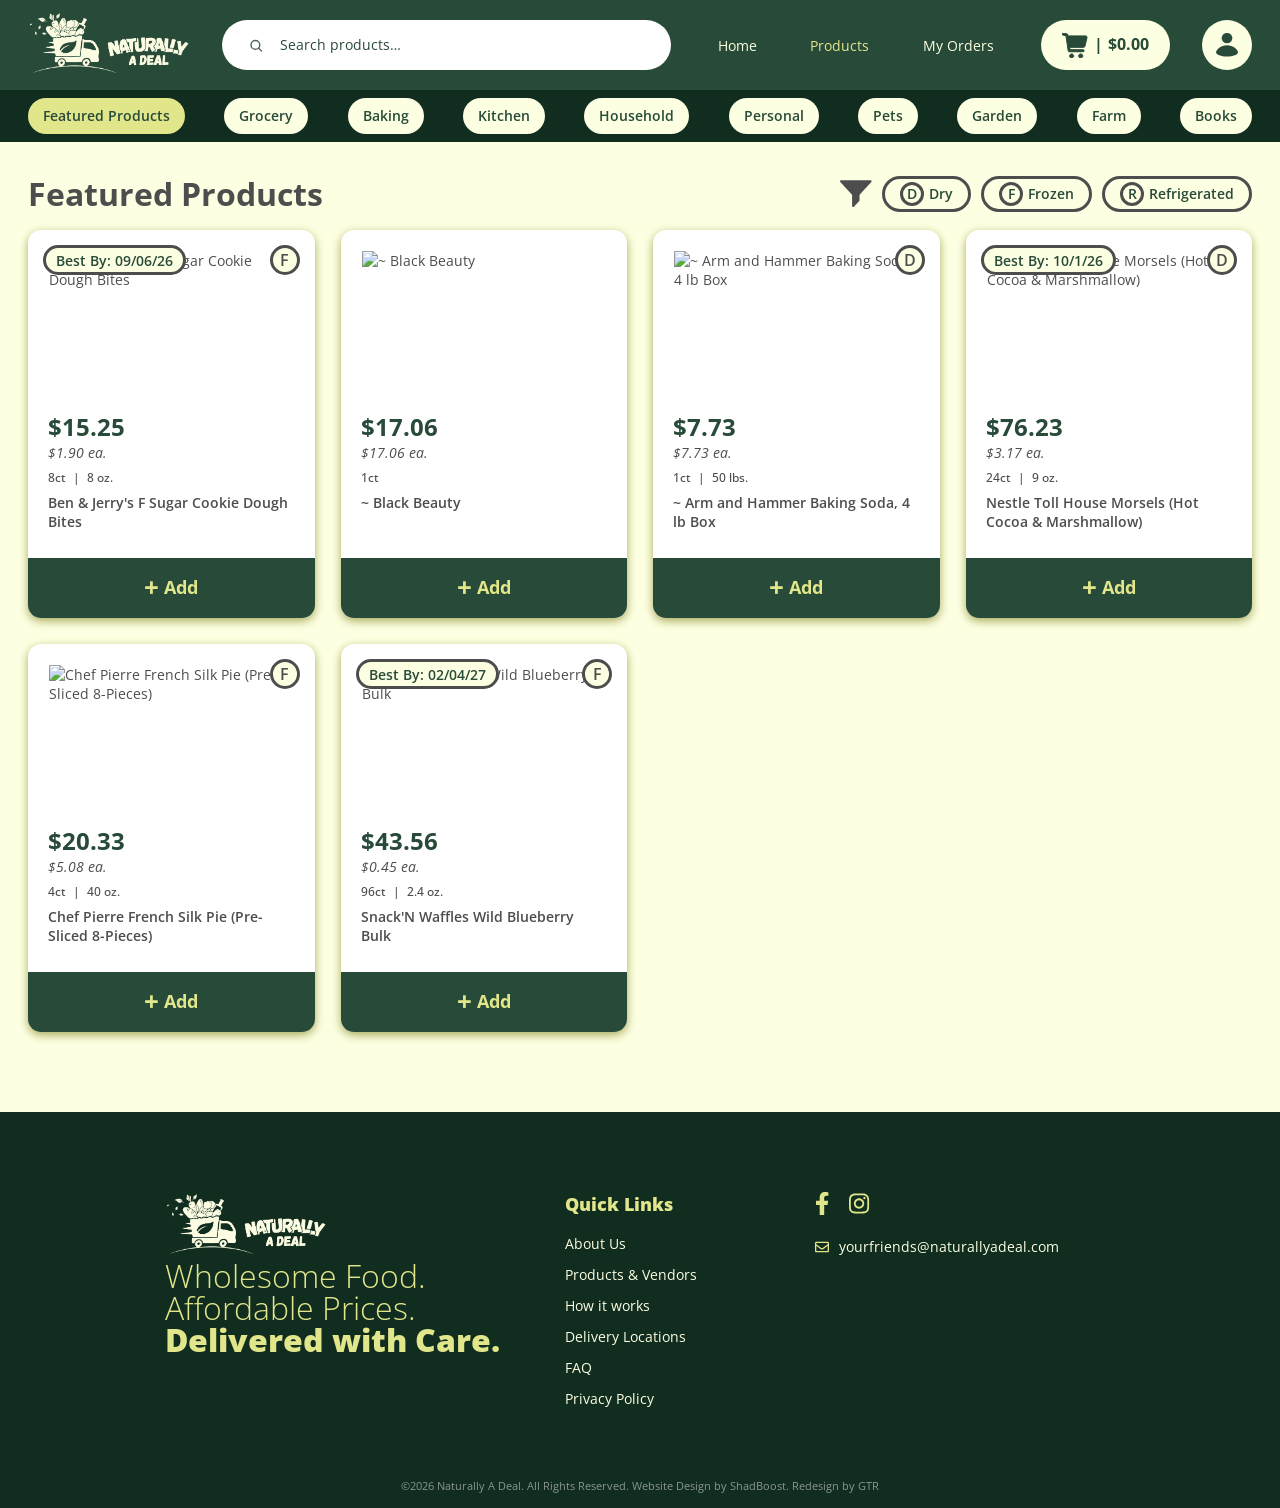
==== commit a38e326b: "Load products from json file and move storage type back to top right of card" ====
--- a/index.html
+++ b/index.html
@@ -206,9 +206,9 @@
                         <path d="M18.5799 13.3748C18.4092 13.5595 18.3145 13.8018 18.3145 14.0533V18.8637C18.3145 19.1152 18.2197 19.3575 18.049 19.5422L13.0734 24.9288C12.4559 25.5974 11.3389 25.1604 11.3389 24.2503V14.0543C11.3389 13.8028 11.2441 13.5605 11.0734 13.3757L0.267472 1.67857C-0.324203 1.03809 0.130065 0 1.00201 0H28.6503C29.5223 0 29.9766 1.03809 29.3849 1.67857L18.5799 13.3748Z" fill="#4D4D4D"/>
                     </svg>
 
-                    <button>Dry</button>
-                    <button>Frozen</button>
-                    <button>Refrigerated</button>
+                    <button><span>D</span> Dry</button>
+                    <button><span>F</span> Frozen</button>
+                    <button><span>R</span> Refrigerated</button>
                 </div>
             </div>
 
@@ -222,6 +222,7 @@
                             <div class="date">
                                 <span class="product-date-type"></span><span class="product-date"></span>
                             </div>
+                            <span class="product-storage-type"></span>
 
                             <img class="product-image" src="" loading="lazy" alt="">
                         </div>
@@ -233,10 +234,6 @@
                             </div>
 
                             <div class="details">                                
-                                <span class="product-storage-type"></span>
-
-                                <p id="details-div">|</p>
-                                
                                 <div class="quantity">
                                     <p class="product-quantity"></p> ct
                                 </div>
@@ -316,9 +313,9 @@
         </footer>
 
     </div>
-    <script src="assets/js/products-list.js"></script>
-    <!-- <script src="assets/js/products.js"></script> -->
+
     <script src="assets/js/index.js"></script>
     <script src="assets/js/main.js"></script>
+    
 </body>
 </html>
--- a/assets/css/index.css
+++ b/assets/css/index.css
@@ -139,13 +139,6 @@
     padding: 20px 20px 10px 20px;
 }
 
-.card-top .details {
-    display: flex;
-    justify-content: space-between;
-    align-items: center;
-    gap: 8px;
-}
-
 .card-top > img {
     width: 100%;
     height: 150px;
@@ -158,14 +151,32 @@
     position: absolute;
     top: 15px;
     left: 15px;
-    background-color: var(--yellow);
-    /* border: 3px solid var(--dark-gray); */
-    border-radius: 12px;
-    align-items: center;
-    padding: 5px 10px;
+    background-color: var(--cream);
+    border: 3px solid var(--dark-gray);
+    border-radius: 15px;
+    height: 30px;
+    align-items: center;
+    padding: 3px 10px;
     font-weight: 600;
-    font-size: 12px;
+    font-size: 14px;
     color: var(--green);
+}
+
+.product-storage-type {
+    position: absolute;
+    top: 15px;
+    right: 15px;
+    border: 3px solid var(--dark-gray);
+    border-radius: 15px;
+    height: 30px;
+    width: 30px;
+    display: flex;
+    justify-content: center;
+    align-items: center;
+    font-size: 16px;
+    font-weight: 600;
+    color: var(--dark-gray);
+    background-color: var(--cream);
 }
 
 /* --------------- CARD MIDDLE --------------- */
@@ -182,16 +193,17 @@
     font-size: 14px;
     /* line-height: 1.5; */
     color: var(--dark-gray);
-    font-weight: 500;
+    font-weight: 600;
 }
 
 .card-middle .details {
     display: flex;
     gap: 7px;
     font-size: 12px;
-}
-
-.quantity, .product-storage-type {
+    font-weight: 500;
+}
+
+.details .quantity {
     display: flex;
     align-items: center;
 }
